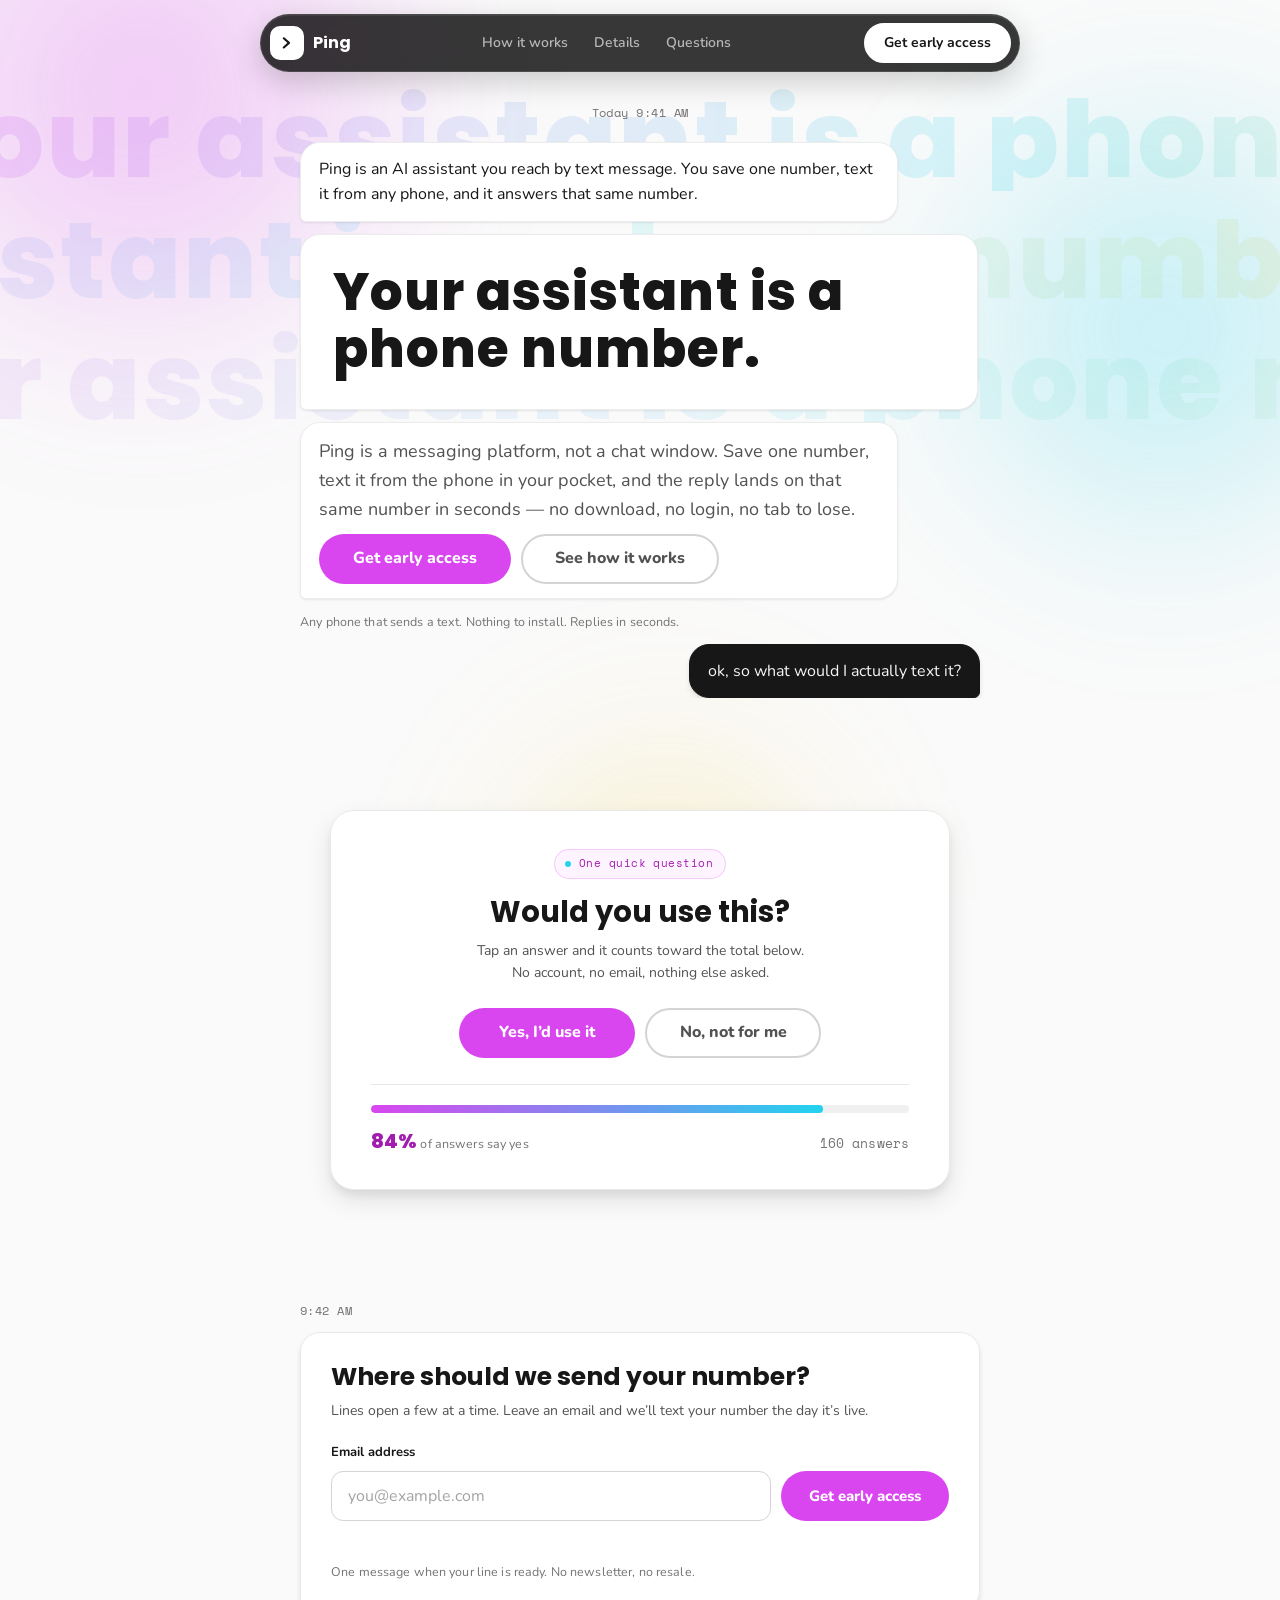
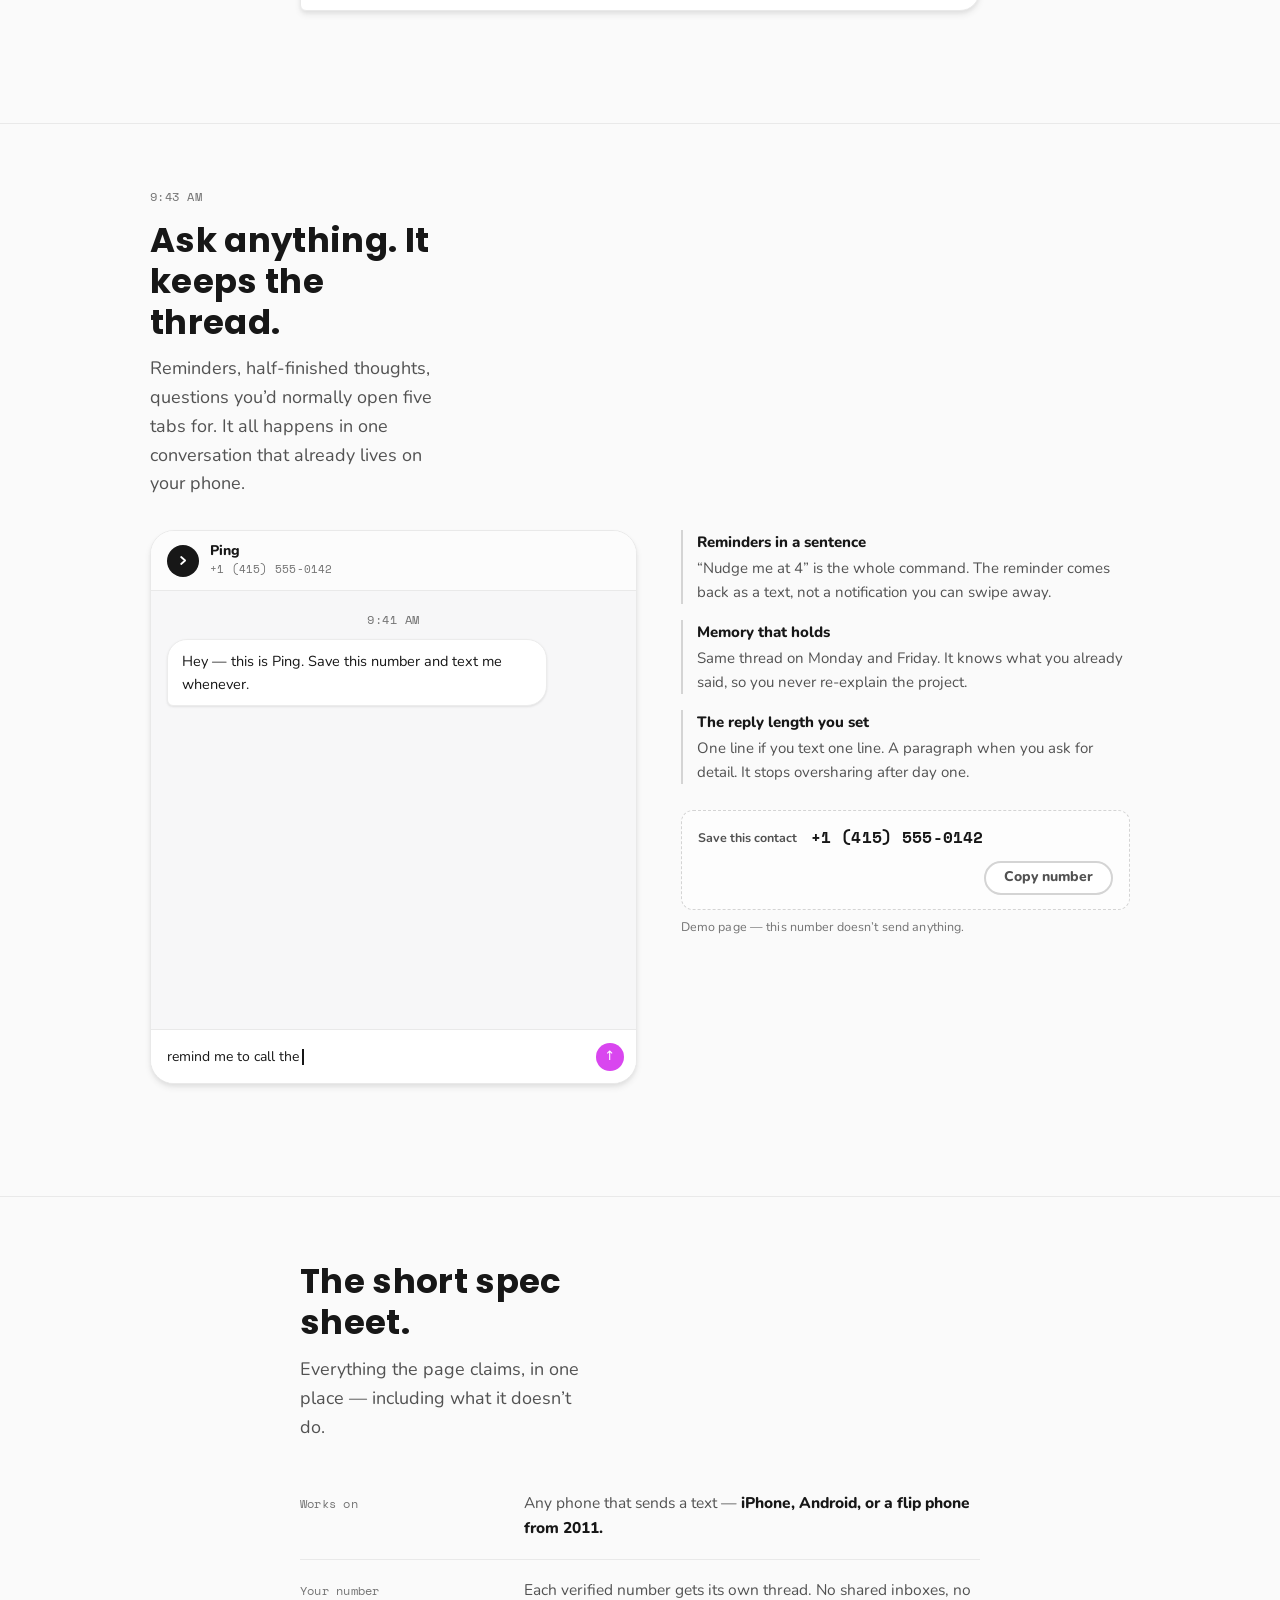
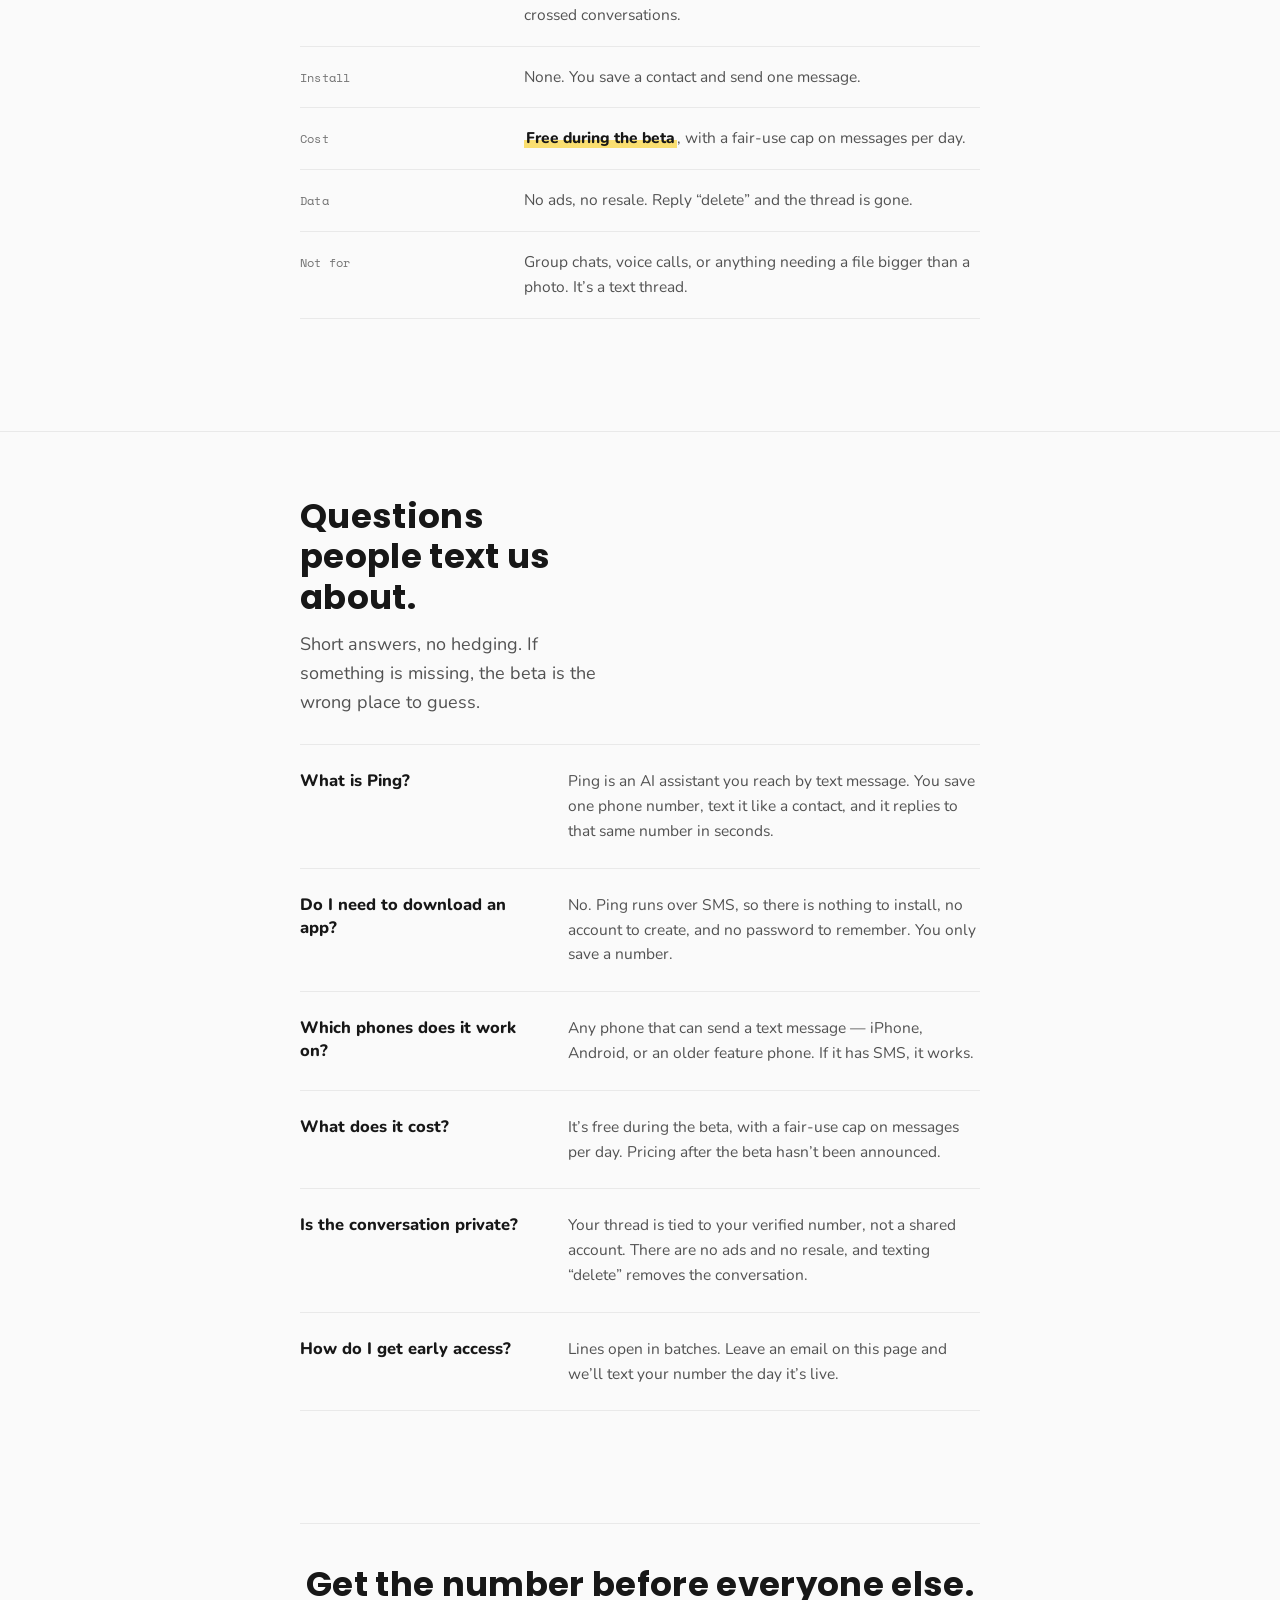
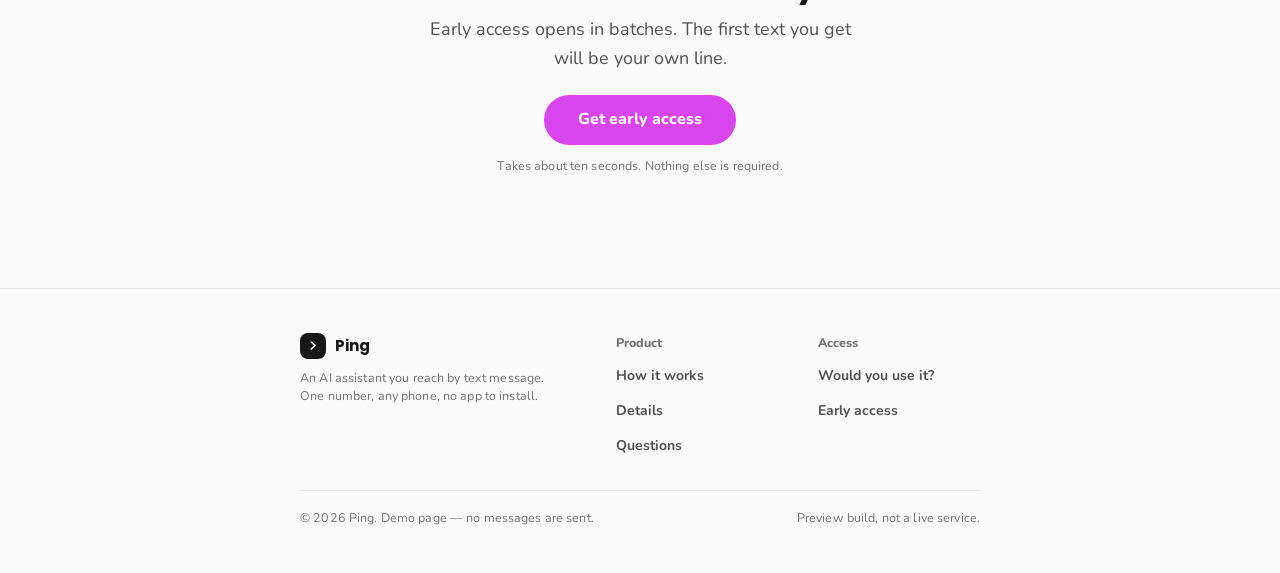
==== index.html @ 49262774 "Add index.html: markup, metadata and structured data" ====
<!DOCTYPE html>
<html lang="en">
<head>
<meta charset="UTF-8" />
<meta name="viewport" content="width=device-width, initial-scale=1" />
<title>Ping — text an AI assistant from any phone</title>
<meta name="description" content="Ping is an AI assistant you reach by text message. Save one number, text it from any phone, and it answers that same number in seconds. No app, no login, no install." />
<meta name="robots" content="index, follow, max-image-preview:large, max-snippet:-1" />
<meta name="theme-color" content="#FAFAFA" />
<meta name="author" content="Ping" />
<meta name="format-detection" content="telephone=no" />
<link rel="canonical" href="/" />

<link rel="icon" href="/icon.svg" type="image/svg+xml" />
<link rel="icon" href="/icon-32.png" sizes="32x32" type="image/png" />
<link rel="apple-touch-icon" href="/apple-touch-icon.png" sizes="180x180" />
<link rel="manifest" href="/manifest.webmanifest" />

<meta property="og:type" content="website" />
<meta property="og:site_name" content="Ping" />
<meta property="og:title" content="Ping — text an AI assistant from any phone" />
<meta property="og:description" content="Save one number, text it from any phone, get an answer back on that same number in seconds. No app, no login, nothing to install." />
<meta property="og:image" content="/icon-512.png" />
<meta property="og:image:width" content="512" />
<meta property="og:image:height" content="512" />
<meta property="og:image:alt" content="Ping app icon: a white chevron on a near-black rounded square" />
<meta property="og:locale" content="en_US" />

<meta name="twitter:card" content="summary" />
<meta name="twitter:title" content="Ping — text an AI assistant from any phone" />
<meta name="twitter:description" content="An AI assistant that lives in your text messages. Save one number, text it, get an answer on your phone." />
<meta name="twitter:image" content="/icon-512.png" />
<meta name="twitter:image:alt" content="Ping app icon" />

<link rel="preconnect" href="https://fonts.googleapis.com" />
<link rel="preconnect" href="https://fonts.gstatic.com" crossorigin />
<link href="https://fonts.googleapis.com/css2?family=Poppins:wght@600;700;800&family=Nunito:wght@400;500;600;700;800&family=Space+Mono:wght@400;700&display=swap" rel="stylesheet" />
<link rel="stylesheet" href="/styles.css" />

<script type="application/ld+json">
{
  "@context": "https://schema.org",
  "@type": "SoftwareApplication",
  "name": "Ping",
  "alternateName": "Ping — assistant by text message",
  "applicationCategory": "CommunicationApplication",
  "operatingSystem": "iOS, Android, any SMS-capable phone",
  "description": "Ping is an AI assistant you reach by text message. Save one phone number, text it from any phone, and it replies to that same number in seconds, with no app to install and no account to create.",
  "isAccessibleForFree": true,
  "offers": {
    "@type": "Offer",
    "price": "0",
    "priceCurrency": "USD",
    "description": "Free during the beta, with a fair-use cap on messages per day."
  },
  "featureList": [
    "AI assistant over SMS text message",
    "Reminders set in plain language",
    "Conversation memory within a thread",
    "One private thread per phone number",
    "No app install or login"
  ],
  "publisher": { "@type": "Organization", "name": "Ping" }
}
</script>

<script type="application/ld+json">
{
  "@context": "https://schema.org",
  "@type": "FAQPage",
  "mainEntity": [
    {
      "@type": "Question",
      "name": "What is Ping?",
      "acceptedAnswer": {
        "@type": "Answer",
        "text": "Ping is an AI assistant you reach by text message. You save one phone number, text it like a contact, and it replies to that same number in seconds."
      }
    },
    {
      "@type": "Question",
      "name": "Do I need to download an app?",
      "acceptedAnswer": {
        "@type": "Answer",
        "text": "No. Ping runs over SMS, so there is nothing to install, no account to create, and no password to remember. You only save a phone number."
      }
    },
    {
      "@type": "Question",
      "name": "Which phones does it work on?",
      "acceptedAnswer": {
        "@type": "Answer",
        "text": "Any phone that can send a text message, including iPhone, Android, and older feature phones."
      }
    },
    {
      "@type": "Question",
      "name": "What does it cost?",
      "acceptedAnswer": {
        "@type": "Answer",
        "text": "Ping is free during the beta, with a fair-use cap on messages per day. Pricing after the beta has not been announced."
      }
    },
    {
      "@type": "Question",
      "name": "Is the conversation private?",
      "acceptedAnswer": {
        "@type": "Answer",
        "text": "Replies are tied to your verified phone number rather than a shared account. There are no ads and no data resale, and texting \"delete\" removes the thread."
      }
    },
    {
      "@type": "Question",
      "name": "How do I get early access?",
      "acceptedAnswer": {
        "@type": "Answer",
        "text": "Early access opens in batches. Leaving an email on the Ping page puts you in the queue, and you get a text when your line is live."
      }
    }
  ]
}
</script>
</head>
<body>

<a class="skip" href="#top">Skip to content</a>

<div class="bg" aria-hidden="true">
  <span class="bg__blob bg__blob--a"></span>
  <span class="bg__blob bg__blob--b"></span>
  <span class="bg__blob bg__blob--c"></span>
</div>

<header class="top" id="nav">
  <div class="top__inner">
    <a class="brand" href="#top" aria-label="Ping, home">
      <span class="brand__mark" aria-hidden="true">
        <svg viewBox="0 0 32 32" fill="none" stroke="currentColor" stroke-width="3.4" stroke-linecap="round" stroke-linejoin="round" aria-hidden="true" focusable="false"><path d="M11 8.5 19.5 16 11 23.5" /></svg>
      </span>
      <span class="brand-name">Ping</span>
    </a>
    <nav class="top__nav" aria-label="Main">
      <a href="#how">How it works</a>
      <a href="#details">Details</a>
      <a href="#faq">Questions</a>
    </nav>
    <a class="btn btn--light btn--sm top__cta" href="#signup">Get early access</a>
  </div>
</header>

<main id="top">

  <!-- ============ HERO: the thread opens over a ghost headline ============ -->
  <div class="hero">
    <div class="hero__ghost" aria-hidden="true">
      <span>Your assistant is a phone number.</span>
      <span>Your assistant is a phone number.</span>
      <span>Your assistant is a phone number.</span>
    </div>

    <div class="shell hero__thread">
    <div class="thread">
      <p class="thread__stamp stamp enter">Today 9:41 AM</p>

      <article class="msg msg--in enter">
        <p>Ping is an AI assistant you reach by text message. You save one number, text it from any phone, and it answers that same number.</p>
      </article>

      <article class="msg msg--in msg--hero enter">
        <h1 class="display">Your assistant is a phone number.</h1>
      </article>

      <article class="msg msg--in enter">
        <p class="lede">
          Ping is a messaging platform, not a chat window. Save one number, text it from the phone
          in your pocket, and the reply lands on that same number in seconds &mdash; no download,
          no login, no tab to lose.
        </p>
        <div class="hero-actions">
          <a class="btn btn--primary btn--lg" href="#signup">Get early access</a>
          <a class="btn btn--quiet btn--lg" href="#how">See how it works</a>
        </div>
      </article>

      <p class="caption hero-note enter">Any phone that sends a text. Nothing to install. Replies in seconds.</p>

      <article class="msg msg--out enter">
        <p>ok, so what would I actually text it?</p>
      </article>
    </div>
    </div>
  </div>

  <!-- ============ THE ASK ============ -->
  <section class="ask" id="ask" aria-labelledby="ask-q">
    <div class="shell">
      <div class="ask__card">
        <span class="ask__eyebrow"><i class="pulse" aria-hidden="true"></i> One quick question</span>
        <h2 class="ask__q" id="ask-q">Would you use this?</h2>
        <p class="small ask__sub">
          Tap an answer and it counts toward the total below. No account, no email, nothing else asked.
        </p>

        <div class="ask__actions">
          <button class="btn btn--primary btn--lg" id="want-yes" type="button" aria-pressed="false">Yes, I&rsquo;d use it</button>
          <button class="btn btn--quiet btn--lg" id="want-no" type="button" aria-pressed="false">No, not for me</button>
        </div>

        <div class="tally">
          <div class="tally__track" role="img" aria-labelledby="tally-text">
            <div class="tally__fill" id="tally-fill"></div>
          </div>
          <div class="tally__meta">
            <span id="tally-text">
              <span class="tally__pct" id="tally-pct">&mdash;</span>
              <span class="caption" aria-live="polite">of answers say yes</span>
            </span>
            <span class="caption mono" id="tally-total" aria-live="polite">&mdash;</span>
          </div>
          <div class="tally__note" id="want-note" role="status" aria-live="polite"></div>
        </div>
      </div>
    </div>
  </section>

  <!-- ============ SIGNUP: the reply you send back ============ -->
  <section class="signup" id="signup" aria-labelledby="signup-title">
    <div class="shell">
      <div class="signup__thread">
        <p class="stamp">9:42 AM</p>

        <div class="signup__msg">
          <h2 id="signup-title">Where should we send your number?</h2>
          <p class="small">
            Lines open a few at a time. Leave an email and we&rsquo;ll text your number the day it&rsquo;s live.
          </p>

          <form id="signup-form" novalidate>
            <div class="field">
              <label class="field__label" for="email">Email address</label>
              <div class="field__row">
                <input id="email" name="email" type="email" inputmode="email" placeholder="you@example.com"
                       autocomplete="email" required aria-describedby="email-msg" />
                <button class="btn btn--primary" type="submit" id="signup-btn">Get early access</button>
              </div>
              <p class="form-msg" id="email-msg" role="status" aria-live="polite"></p>
            </div>
          </form>

          <div class="signup__done" id="signup-done">
            <span class="pill">&#10003; You&rsquo;re on the list</span>
            <p class="small">
              We&rsquo;ll text your number to <strong id="signup-echo">you</strong> when it opens. Nothing else gets sent.
            </p>
            <button class="linkish" type="button" id="signup-again">Use a different email</button>
          </div>

          <p class="caption signup__fine">One message when your line is ready. No newsletter, no resale.</p>
        </div>

        <article class="msg msg--out msg--receipt" id="signup-reply" hidden>
          <p id="signup-reply-text"></p>
          <p class="msg__meta"><span>Delivered</span></p>
        </article>
      </div>
    </div>
  </section>

  <!-- ============ HOW IT WORKS ============ -->
  <section class="part" id="how" aria-labelledby="how-title">
    <div class="shell shell--wide">
      <div class="part__head">
        <span class="stamp part__stamp">9:43 AM</span>
        <h2 class="headline" id="how-title">Ask anything. It keeps the thread.</h2>
        <p class="lede">
          Reminders, half-finished thoughts, questions you&rsquo;d normally open five tabs for. It all
          happens in one conversation that already lives on your phone.
        </p>
      </div>

      <div class="how__grid">
        <div class="how__demo">
      <div class="screen">
        <div class="screen__top">
          <span class="screen__avatar" aria-hidden="true">
            <svg viewBox="0 0 32 32" fill="none" stroke="currentColor" stroke-width="3.8" stroke-linecap="round" stroke-linejoin="round" aria-hidden="true" focusable="false"><path d="M11 8.5 19.5 16 11 23.5" /></svg>
          </span>
          <span class="screen__id">
            <span class="screen__name">Ping</span>
            <span class="screen__sub">+1 (415) 555-0142</span>
          </span>
        </div>
        <div class="screen__body" role="log" aria-label="Sample text conversation between you and Ping">
          <p class="stamp">9:41 AM</p>
          <article class="msg msg--in" data-step="1">
            <p><span class="sr-only">Ping: </span>Hey &mdash; this is Ping. Save this number and text me whenever.</p>
          </article>
          <article class="msg msg--out" data-step="2">
            <p><span class="sr-only">You: </span><span class="msg__line">remind me to call the dentist at 4</span></p>
            <p class="msg__meta"><span>Delivered</span></p>
          </article>
          <article class="msg msg--in" data-step="3">
            <p><span class="sr-only">Ping: </span>Set for 4:00 PM today. I&rsquo;ll text you here.</p>
          </article>
          <article class="msg msg--out" data-step="4">
            <p><span class="sr-only">You: </span><span class="msg__line">what was that invoice thing again</span></p>
            <p class="msg__meta"><span>Delivered</span></p>
          </article>
          <article class="msg msg--in" data-step="5">
            <p><span class="sr-only">Ping: </span>The invoice for Maya, due Friday. You drafted it Tuesday &mdash; want the totals pasted back?</p>
          </article>
          <p class="stamp" data-step="6"><span class="typing" aria-hidden="true"><i></i><i></i><i></i></span> typing</p>
        </div>
        <div class="composer is-empty" id="composer" aria-hidden="true">
          <div class="composer__field">
            <span class="composer__placeholder">Text message</span>
            <span class="composer__text" id="composer-text"></span>
            <span class="composer__caret"></span>
          </div>
          <span class="composer__send">&#8593;</span>
        </div>
      </div>
        </div>

        <div class="how__side">
          <ul class="points">
            <li>
              <b>Reminders in a sentence</b>
              <span>&ldquo;Nudge me at 4&rdquo; is the whole command. The reminder comes back as a text, not a notification you can swipe away.</span>
            </li>
            <li>
              <b>Memory that holds</b>
              <span>Same thread on Monday and Friday. It knows what you already said, so you never re-explain the project.</span>
            </li>
            <li>
              <b>The reply length you set</b>
              <span>One line if you text one line. A paragraph when you ask for detail. It stops oversharing after day one.</span>
            </li>
          </ul>

          <div class="number">
            <span class="number__label">Save this contact</span>
            <span class="number__value" id="demo-number">+1 (415) 555-0142</span>
            <button class="btn btn--quiet btn--sm" type="button" id="copy-number">Copy number</button>
          </div>
          <p class="caption copy-status" id="copy-status" role="status" aria-live="polite">
            Demo page &mdash; this number doesn&rsquo;t send anything.
          </p>
        </div>
      </div>
    </div>
  </section>

  <!-- ============ DETAILS ============ -->
  <section class="part" id="details" aria-labelledby="details-title">
    <div class="shell">
      <div class="part__head">
        <h2 class="headline" id="details-title">The short spec sheet.</h2>
        <p class="lede">Everything the page claims, in one place &mdash; including what it doesn&rsquo;t do.</p>
      </div>

      <dl class="specs">
        <div class="specs__row">
          <dt>Works on</dt>
          <dd>Any phone that sends a text &mdash; <b>iPhone, Android, or a flip phone from 2011.</b></dd>
        </div>
        <div class="specs__row">
          <dt>Your number</dt>
          <dd>Each verified number gets its own thread. No shared inboxes, no crossed conversations.</dd>
        </div>
        <div class="specs__row">
          <dt>Install</dt>
          <dd>None. You save a contact and send one message.</dd>
        </div>
        <div class="specs__row">
          <dt>Cost</dt>
          <dd><mark class="mark">Free during the beta</mark>, with a fair-use cap on messages per day.</dd>
        </div>
        <div class="specs__row">
          <dt>Data</dt>
          <dd>No ads, no resale. Reply &ldquo;delete&rdquo; and the thread is gone.</dd>
        </div>
        <div class="specs__row">
          <dt>Not for</dt>
          <dd>Group chats, voice calls, or anything needing a file bigger than a photo. It&rsquo;s a text thread.</dd>
        </div>
      </dl>
    </div>
  </section>

  <!-- ============ FAQ ============ -->
  <section class="part" id="faq" aria-labelledby="faq-title">
    <div class="shell">
      <div class="part__head">
        <h2 class="headline" id="faq-title">Questions people text us about.</h2>
        <p class="lede">Short answers, no hedging. If something is missing, the beta is the wrong place to guess.</p>
      </div>

      <div class="faq">
        <article class="faq__item">
          <h3 class="faq__q">What is Ping?</h3>
          <p class="faq__a">Ping is an AI assistant you reach by text message. You save one phone number, text it like a contact, and it replies to that same number in seconds.</p>
        </article>
        <article class="faq__item">
          <h3 class="faq__q">Do I need to download an app?</h3>
          <p class="faq__a">No. Ping runs over SMS, so there is nothing to install, no account to create, and no password to remember. You only save a number.</p>
        </article>
        <article class="faq__item">
          <h3 class="faq__q">Which phones does it work on?</h3>
          <p class="faq__a">Any phone that can send a text message &mdash; iPhone, Android, or an older feature phone. If it has SMS, it works.</p>
        </article>
        <article class="faq__item">
          <h3 class="faq__q">What does it cost?</h3>
          <p class="faq__a">It&rsquo;s free during the beta, with a fair-use cap on messages per day. Pricing after the beta hasn&rsquo;t been announced.</p>
        </article>
        <article class="faq__item">
          <h3 class="faq__q">Is the conversation private?</h3>
          <p class="faq__a">Your thread is tied to your verified number, not a shared account. There are no ads and no resale, and texting &ldquo;delete&rdquo; removes the conversation.</p>
        </article>
        <article class="faq__item">
          <h3 class="faq__q">How do I get early access?</h3>
          <p class="faq__a">Lines open in batches. Leave an email on this page and we&rsquo;ll text your number the day it&rsquo;s live.</p>
        </article>
      </div>
    </div>
  </section>

  <!-- ============ CLOSE ============ -->
  <section class="close">
    <div class="shell">
      <div class="close__box">
        <h2 class="headline">Get the number before everyone else.</h2>
        <p class="lede">Early access opens in batches. The first text you get will be your own line.</p>
        <a class="btn btn--primary btn--lg" href="#signup">Get early access</a>
        <p class="caption close__fine">Takes about ten seconds. Nothing else is required.</p>
      </div>
    </div>
  </section>

</main>

<footer class="foot">
  <div class="shell">
    <div class="foot__grid">
      <div>
        <a class="brand" href="#top" aria-label="Ping, back to top">
          <span class="brand__mark" aria-hidden="true">
            <svg viewBox="0 0 32 32" fill="none" stroke="currentColor" stroke-width="3.4" stroke-linecap="round" stroke-linejoin="round" aria-hidden="true" focusable="false"><path d="M11 8.5 19.5 16 11 23.5" /></svg>
          </span>
          <span class="brand-name">Ping</span>
        </a>
        <p class="caption foot__note">An AI assistant you reach by text message. One number, any phone, no app to install.</p>
      </div>

      <nav class="foot__col" aria-label="Product">
        <h2 class="foot__title">Product</h2>
        <a href="#how">How it works</a>
        <a href="#details">Details</a>
        <a href="#faq">Questions</a>
      </nav>

      <nav class="foot__col" aria-label="Access">
        <h2 class="foot__title">Access</h2>
        <a href="#ask">Would you use it?</a>
        <a href="#signup">Early access</a>
      </nav>
    </div>

    <div class="foot__base">
      <p class="caption">&copy; <span id="year">2026</span> Ping. Demo page &mdash; no messages are sent.</p>
      <p class="caption">Preview build, not a live service.</p>
    </div>
  </div>
</footer>

<script src="/app.js"></script>
</body>
</html>
---- styles.css ----
/* ============ Tokens (ShopVibe) ============ */
:root {
  --primary: #D946EF;
  --primary-hover: #C026D3;
  --primary-active: #A21CAF;
  --primary-tint: #FDF4FF;
  --secondary: #22D3EE;
  --tertiary: #FACC15;

  --bg: #FAFAFA;
  --surface: #FFFFFF;
  --ink: #171717;
  --ink-2: #525252;
  --ink-3: #737373;          /* captions: 4.9:1 on --bg, unlike the doc's #A3A3A3 */
  --line: #E9E9E9;
  --line-strong: #D4D4D4;
  --bubble-line: #ECECEC;
  --success: #22C55E;
  --success-bg: #DCFCE7;
  --success-text: #166534;
  --error: #EF4444;

  --shadow-subtle: 0 1px 3px rgba(0,0,0,.06), 0 1px 2px rgba(0,0,0,.04);
  --shadow-medium: 0 4px 6px rgba(0,0,0,.07), 0 2px 4px rgba(0,0,0,.05);
  --shadow-large: 0 10px 25px rgba(0,0,0,.10), 0 6px 10px rgba(0,0,0,.06);

  --r-sm: 4px;
  --r-md: 12px;
  --r-lg: 16px;
  --r-xl: 24px;
  --r-full: 9999px;

  --section: 56px;
  --col: 680px;
  --wide: 980px;
  --head: 88px;
}
@media (min-width: 768px) { :root { --section: 80px; } }
@media (min-width: 1024px) { :root { --section: 112px; } }

*, *::before, *::after { box-sizing: border-box; }
[hidden] { display: none !important; }

html { scroll-behavior: smooth; }
@media (prefers-reduced-motion: reduce) {
  html { scroll-behavior: auto; }
  *, *::before, *::after {
    animation-duration: .001ms !important;
    animation-delay: 0ms !important;
    transition-duration: .001ms !important;
  }
}

body {
  margin: 0;
  background: var(--bg);
  color: var(--ink);
  font-family: "Nunito", ui-sans-serif, system-ui, -apple-system, sans-serif;
  font-size: 16px;
  line-height: 1.6;
  -webkit-font-smoothing: antialiased;
}

main, .foot { position: relative; z-index: 1; }

/* ============ Animated colour field ============ */
.bg { position: fixed; inset: 0; z-index: 0; overflow: hidden; pointer-events: none; }
.bg__blob {
  position: absolute; display: block; border-radius: 50%;
  filter: blur(64px); will-change: transform;
}
.bg__blob--a {
  width: 54vmax; height: 54vmax; left: -16vmax; top: -20vmax;
  background: radial-gradient(circle, rgba(217,70,239,.30), rgba(217,70,239,0) 70%);
  animation: driftA 26s ease-in-out infinite alternate;
}
.bg__blob--b {
  width: 46vmax; height: 46vmax; right: -14vmax; top: 4vh;
  background: radial-gradient(circle, rgba(34,211,238,.28), rgba(34,211,238,0) 70%);
  animation: driftB 33s ease-in-out infinite alternate;
}
.bg__blob--c {
  width: 36vmax; height: 36vmax; left: 34%; bottom: -18vmax;
  background: radial-gradient(circle, rgba(250,204,21,.20), rgba(250,204,21,0) 72%);
  animation: driftC 39s ease-in-out infinite alternate;
}
@keyframes driftA { to { transform: translate3d(7vmax, 7vh, 0) scale(1.1); } }
@keyframes driftB { to { transform: translate3d(-6vmax, 9vh, 0) scale(1.06); } }
@keyframes driftC { to { transform: translate3d(5vmax, -8vh, 0) scale(1.12); } }

/* ============ Skip link ============ */
.skip {
  position: fixed; top: 8px; left: 8px; z-index: 100;
  transform: translateY(-160%);
  background: var(--ink); color: #fff;
  padding: 10px 16px; border-radius: var(--r-full);
  font-size: 14px; font-weight: 800;
  transition: transform .16s ease;
}
.skip:focus-visible, .skip:focus { transform: none; outline: 3px solid rgba(255,255,255,.8); }

/* ============ Hero: ghost headline behind the thread ============ */
.hero { position: relative; overflow: hidden; }
.hero__ghost {
  position: absolute; inset: 0; z-index: 0;
  display: flex; flex-direction: column; gap: 1.4vw;
  padding-top: 88px;
  pointer-events: none; user-select: none;
}
.hero__ghost span {
  font-family: "Poppins", sans-serif; font-weight: 800;
  font-size: clamp(48px, 8.4vw, 116px); line-height: .96; letter-spacing: .02em;
  white-space: nowrap; width: max-content;
  background-image: linear-gradient(90deg, rgba(217,70,239,.95), rgba(34,211,238,.95) 55%, rgba(250,204,21,.8));
  -webkit-background-clip: text; background-clip: text;
  color: transparent;
  opacity: .17;
}
.hero__ghost span:nth-child(1) { margin-left: -8%; }
.hero__ghost span:nth-child(2) { margin-left: -42%; opacity: .13; }
.hero__ghost span:nth-child(3) { margin-left: -18%; opacity: .10; }
@media (prefers-reduced-motion: no-preference) {
  .hero__ghost span:nth-child(2) { animation: ghostDrift 46s ease-in-out infinite alternate; }
  @keyframes ghostDrift { from { transform: translateX(0); } to { transform: translateX(14%); } }
}
.hero__thread { position: relative; z-index: 1; }

h1, h2, h3, .brand-name {
  font-family: "Poppins", ui-sans-serif, system-ui, sans-serif;
  margin: 0;
}
p { margin: 0; }
a { color: inherit; text-decoration: none; }
input, button, textarea { font: inherit; }
:target { scroll-margin-top: calc(var(--head) + 24px); }

.shell { width: 100%; max-width: calc(var(--col) + 48px); margin: 0 auto; padding: 0 24px; }
.shell--wide { max-width: calc(var(--wide) + 48px); }

.sr-only {
  position: absolute; width: 1px; height: 1px; padding: 0; margin: -1px;
  overflow: hidden; clip: rect(0 0 0 0); white-space: nowrap; border: 0;
}

.mono { font-family: "Space Mono", ui-monospace, monospace; font-variant-ligatures: none; }

/* ============ Type ============ */
.display { font-size: clamp(30px, 5.4vw, 52px); font-weight: 800; line-height: 1.1; letter-spacing: .02em; }
.headline { font-size: clamp(25px, 3.6vw, 34px); font-weight: 700; line-height: 1.2; letter-spacing: .01em; }
.lede { font-size: clamp(17px, 2vw, 18px); line-height: 1.6; color: var(--ink-2); }
.small { font-size: 14px; line-height: 1.55; color: var(--ink-2); }
.caption { font-size: 12.5px; line-height: 1.5; letter-spacing: .01em; color: var(--ink-3); }
.stamp {
  font-family: "Space Mono", monospace;
  font-size: 11.5px; letter-spacing: .04em; color: var(--ink-3);
}

/* ============ Buttons ============ */
.btn {
  display: inline-flex; align-items: center; justify-content: center; gap: 8px;
  font-family: "Nunito", sans-serif; font-size: 15px; font-weight: 800;
  border-radius: var(--r-full); border: 2px solid transparent;
  padding: 11px 26px; min-height: 44px; cursor: pointer;
  line-height: 1.2; text-align: center;
  transition: background-color .18s ease, border-color .18s ease, color .18s ease, box-shadow .18s ease;
}
.btn:focus-visible { outline: 3px solid rgba(217,70,239,.4); outline-offset: 2px; }
.btn--primary { background: var(--primary); color: #fff; }
.btn--primary:hover { background: var(--primary-hover); }
.btn--primary:active { background: var(--primary-active); }
.btn--outline { background: transparent; color: var(--primary); border-color: var(--primary); }
.btn--outline:hover { background: var(--primary-tint); }
.btn--quiet { background: var(--surface); color: var(--ink-2); border-color: var(--line-strong); }
.btn--quiet:hover { background: #F5F5F5; color: var(--ink); }
.btn--ghost { background: transparent; color: var(--ink-2); border-color: transparent; padding-inline: 14px; }
.btn--light { background: #FFFFFF; color: var(--ink); border-color: #FFFFFF; }
.btn--light:hover { background: #ECECEC; border-color: #ECECEC; }
.btn--light:active { background: #DEDEDE; border-color: #DEDEDE; }
.btn--light:focus-visible { outline-color: rgba(255,255,255,.85); }
.btn--ghost:hover { background: #F0F0F0; color: var(--ink); }
.btn--lg { min-height: 50px; padding: 13px 32px; font-size: 16px; }
.btn--sm { min-height: 34px; padding: 6px 18px; font-size: 14px; }
.btn[disabled] { opacity: .45; cursor: not-allowed; }
.btn[disabled]:hover { background: var(--primary); }
.btn--quiet[disabled]:hover { background: var(--surface); }

/* ============ Floating pill nav ============ */
.top {
  position: fixed; top: 14px; left: 0; right: 0; z-index: 50;
  padding: 0 16px;
  pointer-events: none;
}
.top__inner {
  pointer-events: auto;
  max-width: 760px; margin: 0 auto;
  min-height: 58px;
  padding: 7px 8px 7px 9px;
  display: flex; align-items: center; gap: 6px;
  background: rgba(17,17,17,.84);
  -webkit-backdrop-filter: blur(20px) saturate(150%);
  backdrop-filter: blur(20px) saturate(150%);
  border: 1px solid rgba(255,255,255,.10);
  border-radius: var(--r-full);
  box-shadow: 0 10px 30px rgba(0,0,0,.18), inset 0 1px 0 rgba(255,255,255,.07);
  transition: background-color .22s ease, box-shadow .22s ease;
}

.brand {
  display: inline-flex; align-items: center; gap: 9px;
  min-width: 0; flex: none; padding-right: 6px;
}
.brand__mark {
  width: 34px; height: 34px; border-radius: 11px; flex: none;
  background: var(--ink); color: #fff;
  display: grid; place-items: center;
}
.brand__mark svg { width: 58%; height: 58%; display: block; }
.brand-name { font-size: 17px; font-weight: 700; line-height: 1.2; letter-spacing: -.01em; }

/* the mark inverts to white on the dark pill, matching the app icon's shape */
.top .brand__mark { background: #FFFFFF; color: var(--ink); border-radius: 10px; }
.top .brand-name { color: #FFFFFF; font-size: 16px; }

.pulse { width: 6px; height: 6px; border-radius: 50%; background: var(--secondary); flex: none; }

.top__nav { display: none; align-items: center; gap: 2px; margin-left: auto; }
.top__nav a {
  font-size: 14px; font-weight: 600;
  color: rgba(255,255,255,.64);
  padding: 8px 12px; border-radius: var(--r-full);
  transition: color .15s ease, background-color .15s ease;
}
.top__nav a:hover { color: #FFFFFF; background: rgba(255,255,255,.09); }
.top__nav a:focus-visible { outline: 2px solid rgba(255,255,255,.75); outline-offset: 2px; }
.top__cta { margin-left: auto; min-height: 40px; padding: 0 18px; font-size: 14px; font-weight: 700; }

@media (min-width: 900px) {
  /* links balance in the middle of the pill; the CTA closes the right edge */
  .top__nav { display: flex; margin-right: auto; }
  .top__cta { margin-left: 8px; }
}

/* ============ Thread ============ */
.thread {
  display: flex; flex-direction: column; align-items: flex-start; gap: 12px;
  padding-top: 104px;
}
.thread__stamp { align-self: center; margin-bottom: 8px; }

.msg {
  max-width: 88%;
  padding: 14px 18px;
  border-radius: 20px;
  background: var(--surface);
  border: 1px solid var(--bubble-line);
  box-shadow: var(--shadow-subtle);
  font-size: 16px; line-height: 1.55;
}
.msg--in { border-bottom-left-radius: 6px; }
.msg--out {
  align-self: flex-end;
  background: var(--ink); color: #F5F5F5;
  border-color: var(--ink);
  border-bottom-left-radius: 20px; border-bottom-right-radius: 6px;
  box-shadow: var(--shadow-medium);
}
.msg--hero { padding: 22px 24px 26px; max-width: 100%; }
@media (min-width: 640px) { .msg--hero { padding: 28px 32px 32px; } }
.msg--hero .display { max-width: 18ch; }
.msg__meta {
  display: flex; flex-wrap: wrap; align-items: baseline; gap: 6px;
  font-family: "Space Mono", monospace; font-size: 11px;
  color: var(--ink-3); margin-top: 10px; letter-spacing: .02em;
}
.msg--out .msg__meta { color: rgba(255,255,255,.62); }
.msg--receipt { padding-block: 10px; }

.hero-actions {
  display: flex; flex-wrap: wrap; align-items: center; gap: 10px;
  margin-top: 10px; align-self: stretch;
}
.hero-note { margin-top: 2px; }
@media (max-width: 420px) {
  .hero-actions { flex-direction: column; align-items: stretch; }
}

/* Entrance: one orchestrated sequence, nothing per-section */
@media (prefers-reduced-motion: no-preference) {
  .enter { animation: rise .46s cubic-bezier(.22,.61,.36,1) both; }
  .enter:nth-child(1) { animation-delay: .02s; }
  .enter:nth-child(2) { animation-delay: .09s; }
  .enter:nth-child(3) { animation-delay: .16s; }
  .enter:nth-child(4) { animation-delay: .23s; }
  .enter:nth-child(5) { animation-delay: .3s; }
  .enter:nth-child(6) { animation-delay: .37s; }
  @keyframes rise {
    from { opacity: 0; transform: translateY(10px); }
    to { opacity: 1; transform: translateY(0); }
  }
}

/* ============ The ask ============ */
.ask { padding: var(--section) 0; }
.ask__card {
  background: var(--surface);
  border: 1px solid var(--line);
  border-radius: var(--r-xl);
  box-shadow: var(--shadow-large);
  padding: 28px 22px;
  text-align: center;
  max-width: 620px;
  margin: 0 auto;
}
@media (min-width: 640px) { .ask__card { padding: 38px 40px 32px; } }
.ask__eyebrow {
  display: inline-flex; align-items: center; gap: 8px;
  font-family: "Space Mono", monospace; font-size: 11px;
  letter-spacing: .04em; color: #A21CAF;
  padding: 5px 12px 5px 10px;
  border: 1px solid rgba(217,70,239,.24); border-radius: var(--r-full);
  background: var(--primary-tint);
}
.ask__q { font-size: clamp(23px, 3.4vw, 29px); font-weight: 700; line-height: 1.22; margin-top: 16px; }
.ask__sub { margin: 10px auto 0; max-width: 42ch; }
.ask__actions {
  display: flex; flex-wrap: wrap; gap: 10px; justify-content: center; margin-top: 24px;
}
.ask__actions .btn { min-width: 176px; }
@media (max-width: 460px) { .ask__actions .btn { width: 100%; } }

.tally { margin-top: 26px; padding-top: 20px; border-top: 1px solid var(--line); }
.tally__track {
  height: 8px; border-radius: var(--r-full);
  background: #F0F0F0; overflow: hidden;
}
.tally__fill {
  height: 100%; width: 0%; border-radius: var(--r-full);
  background: linear-gradient(90deg, var(--primary), var(--secondary));
  transition: width .5s cubic-bezier(.22,.61,.36,1);
}
.tally__meta {
  display: flex; flex-wrap: wrap; gap: 4px 10px;
  align-items: baseline; justify-content: space-between;
  margin-top: 12px; text-align: left;
}
.tally__pct {
  font-family: "Poppins", sans-serif; font-weight: 800;
  font-size: 20px; color: var(--primary-active); letter-spacing: -.01em;
}
.tally__note { margin-top: 14px; display: none; }
.tally__note.is-on { display: flex; flex-wrap: wrap; gap: 10px; align-items: center; justify-content: center; }
.pill {
  display: inline-flex; align-items: center; gap: 6px;
  background: var(--success-bg); color: var(--success-text);
  border-radius: var(--r-full); padding: 5px 12px;
  font-size: 13px; font-weight: 800;
}
.linkish {
  background: none; border: 0; padding: 4px 2px; cursor: pointer;
  font-family: "Nunito", sans-serif; font-size: 13px; font-weight: 800;
  color: var(--ink-2); text-decoration: underline; text-underline-offset: 3px;
  border-radius: var(--r-sm);
}
.linkish:hover { color: var(--primary); }
.linkish:focus-visible { outline: 3px solid rgba(217,70,239,.4); outline-offset: 2px; }

/* ============ Signup ============ */
.signup { padding: 0 0 var(--section); }
.signup__thread {
  display: flex; flex-direction: column; gap: 12px;
  max-width: var(--col); margin: 0 auto;
}
.signup__msg {
  background: var(--surface); border: 1px solid var(--line);
  border-radius: 20px; border-bottom-left-radius: 6px;
  box-shadow: var(--shadow-medium);
  padding: 24px 22px;
  max-width: 100%;
}
@media (min-width: 640px) { .signup__msg { padding: 28px 30px; } }
.signup__msg h2 { font-size: clamp(21px, 2.8vw, 25px); font-weight: 700; line-height: 1.25; }
.signup__msg .small { margin-top: 8px; }
.field { margin-top: 20px; }
.field__label {
  display: block; font-size: 13px; font-weight: 700; color: var(--ink); margin-bottom: 8px;
}
.field__row { display: flex; flex-direction: column; gap: 10px; }
@media (min-width: 560px) { .field__row { flex-direction: row; align-items: center; } }
.field__row input {
  flex: 1 1 auto; width: 100%; min-width: 0;
  height: 50px; padding: 0 16px;
  font-family: "Nunito", sans-serif; font-size: 16px; color: var(--ink);
  background: var(--surface);
  border: 1.5px solid var(--line-strong); border-radius: var(--r-md);
  transition: border-color .15s ease, box-shadow .15s ease;
}
.field__row input::placeholder { color: #A3A3A3; }
.field__row input:focus {
  outline: none; border-color: var(--primary);
  box-shadow: 0 0 0 3px rgba(217,70,239,.15);
}
.field__row input[aria-invalid="true"] {
  border-color: var(--error); box-shadow: 0 0 0 3px rgba(239,68,68,.15);
}
.field__row .btn { flex: none; min-height: 50px; }
@media (max-width: 559px) { .field__row .btn { width: 100%; } }
.form-msg { min-height: 22px; margin-top: 10px; font-size: 13.5px; font-weight: 600; }
.form-msg.is-error { color: #B91C1C; }
.form-msg.is-ok { color: var(--success-text); }
.signup__fine { margin-top: 10px; }

.signup__done { display: none; }
.signup__done.is-on { display: block; }
.signup__done .pill { margin-bottom: 12px; }
.signup__done strong { color: var(--ink); word-break: break-word; }
.signup__done .linkish { margin-top: 12px; }

/* ============ Product info ============ */
.part { padding: 64px 0 var(--section); border-top: 1px solid var(--line); }
.part__head { max-width: 30ch; }
.part__head .lede { margin-top: 12px; max-width: 46ch; }
.part__stamp { display: block; margin-bottom: 14px; }

.screen {
  background: var(--surface);
  border: 1px solid var(--line);
  border-radius: var(--r-xl);
  box-shadow: var(--shadow-medium);
  overflow: hidden;
}
.screen__top {
  display: flex; align-items: center; gap: 11px;
  padding: 12px 16px;
  border-bottom: 1px solid var(--line);
  background: #FCFCFC;
}
.screen__avatar {
  width: 32px; height: 32px; border-radius: var(--r-full); flex: none;
  background: var(--ink); color: #fff; display: grid; place-items: center;
}
.screen__avatar svg { width: 15px; height: 15px; display: block; }
.screen__id { display: flex; flex-direction: column; gap: 1px; min-width: 0; }
.screen__name { font-weight: 800; font-size: 14px; line-height: 1.2; }
.screen__sub { font-family: "Space Mono", monospace; font-size: 10.5px; color: var(--ink-3); letter-spacing: .02em; }
.screen__body {
  display: flex; flex-direction: column; gap: 8px;
  padding: 18px 16px 20px;
  background: #F7F7F8;
}
.screen__body .msg { max-width: 84%; font-size: 14.5px; padding: 10px 14px; }
.screen__body .msg__meta { margin-top: 4px; font-size: 10.5px; }
.screen__body .msg--out { background: var(--ink); }
.screen__body .stamp { align-self: center; margin: 2px 0; }
.typing { display: inline-flex; align-items: center; gap: 4px; padding: 2px 0; }
.typing i {
  width: 5px; height: 5px; border-radius: 50%; background: var(--ink-2);
  animation: blink 1.3s infinite ease-in-out;
}
.typing i:nth-child(2) { animation-delay: .18s; }
.typing i:nth-child(3) { animation-delay: .36s; }
@keyframes blink { 0%, 60%, 100% { opacity: .25; } 30% { opacity: 1; } }

.number {
  display: flex; flex-wrap: wrap; align-items: center; gap: 10px 14px;
  padding: 14px 16px;
  border: 1px dashed var(--line-strong); border-radius: var(--r-md);
  background: #FDFDFD;
}
.number__label { font-size: 12.5px; font-weight: 700; color: var(--ink-2); }
.number__value {
  font-family: "Space Mono", monospace; font-size: 16px; font-weight: 700;
  letter-spacing: .01em; color: var(--ink);
}
.number .btn { margin-left: auto; }

/* two-column product band: demo on the left, explanation on the right */
.how__grid { display: grid; gap: 28px; margin-top: 32px; }
.how__side .points { margin-top: 0; }
.how__side .number { margin-top: 26px; }
.copy-status { margin-top: 8px; }
@media (min-width: 940px) {
  .how__grid { grid-template-columns: minmax(0, 1.04fr) minmax(0, .96fr); gap: 44px; align-items: start; }
}

.points { list-style: none; margin: 22px 0 0; padding: 0; display: grid; gap: 16px; }
.points li { display: grid; gap: 2px; padding-left: 14px; border-left: 2px solid var(--line-strong); }
.points b { font-size: 15px; font-weight: 800; color: var(--ink); }
.points span { font-size: 15px; color: var(--ink-2); }

/* Spec sheet: a contact card, not six identical cards */
.specs { margin: 32px 0 0; padding: 0; border-top: 1px solid var(--line); }
.specs__row {
  display: grid; gap: 2px;
  padding: 16px 0; border-bottom: 1px solid var(--line);
}
@media (min-width: 760px) {
  .specs__row { grid-template-columns: 200px 1fr; gap: 24px; padding: 18px 0; align-items: baseline; }
  .specs { border-top: 0; }
}
.specs dt {
  font-family: "Space Mono", monospace; font-size: 12px; letter-spacing: .02em;
  color: var(--ink-3);
}
.specs dd { margin: 0; font-size: 15.5px; line-height: 1.6; color: var(--ink-2); }
.specs dd b { color: var(--ink); font-weight: 800; }
.mark {
  background: linear-gradient(180deg, transparent 60%, rgba(250,204,21,.6) 60%);
  color: var(--ink); font-weight: 800; padding: 0 2px;
}

/* ============ Close ============ */
.close { padding: 0 0 var(--section); }
.close__box {
  max-width: var(--col); margin: 0 auto;
  border-top: 1px solid var(--line);
  padding-top: 40px;
  text-align: center;
}
.close__box .lede { margin: 10px auto 0; max-width: 40ch; }
.close__box .btn { margin-top: 22px; }
.close__fine { margin-top: 12px; }

.foot { border-top: 1px solid var(--line); padding: 44px 0 46px; }
.foot__grid { display: grid; gap: 28px; }
@media (min-width: 720px) {
  .foot__grid { grid-template-columns: minmax(0, 1.7fr) minmax(0, 1fr) minmax(0, 1fr); gap: 40px; }
}
.foot .brand { margin-bottom: 10px; }
.foot .brand-name { font-size: 15px; }
.foot .brand__mark { width: 26px; height: 26px; border-radius: 8px; }
.foot .brand__mark svg { width: 15px; height: 15px; }
.foot__note { max-width: 32ch; }
.foot__col { display: flex; flex-direction: column; align-items: flex-start; gap: 9px; }
.foot__title {
  font-family: "Nunito", sans-serif; font-size: 12.5px; font-weight: 800;
  color: var(--ink-3); margin: 0 0 1px; letter-spacing: .01em;
}
.foot__col a {
  font-size: 14px; font-weight: 700; color: var(--ink-2);
  padding: 2px 0; border-radius: var(--r-sm);
}
.foot__col a:hover { color: var(--primary); }
.foot__col a:focus-visible { outline: 3px solid rgba(217,70,239,.4); outline-offset: 3px; }
.foot__base {
  display: flex; flex-wrap: wrap; gap: 6px 24px; justify-content: space-between;
  margin-top: 30px; padding-top: 18px; border-top: 1px solid var(--line);
}

/* ============ FAQ ============ */
.faq { margin-top: 28px; }
.faq__item { padding: 20px 0; border-top: 1px solid var(--line); }
.faq__item:last-child { border-bottom: 1px solid var(--line); }
@media (min-width: 760px) {
  .faq__item { display: grid; grid-template-columns: 240px 1fr; gap: 28px; align-items: baseline; padding: 24px 0; }
}
.faq__q {
  font-family: "Nunito", sans-serif; font-size: 16.5px; font-weight: 800;
  line-height: 1.4; color: var(--ink); margin: 0 0 6px;
}
@media (min-width: 760px) { .faq__q { margin-bottom: 0; } }
.faq__a { font-size: 15.5px; line-height: 1.6; color: var(--ink-2); margin: 0; max-width: 62ch; }

/* ============ Composer in the sample thread ============ */
.composer {
  display: flex; align-items: center; gap: 10px;
  padding: 10px 12px 10px 16px;
  min-height: 54px;
  background: var(--surface);
  border-top: 1px solid var(--line);
  font-size: 14px; color: var(--ink);
}
.composer__field {
  flex: 1 1 auto; min-width: 0; display: flex; align-items: center; gap: 2px;
  white-space: nowrap; overflow: hidden;
}
.composer__placeholder { color: #A3A3A3; }
.composer__text { overflow: hidden; text-overflow: ellipsis; }
.composer__text:empty { display: none; }
.composer.is-on .composer__placeholder { display: none; }
.composer__caret {
  display: none; width: 1.5px; height: 1.1em; flex: none;
  background: var(--ink); margin-left: 1px; vertical-align: -.15em;
}
.composer.is-typing .composer__caret { display: inline-block; animation: caret 1.05s steps(1) infinite; }
.composer__send {
  width: 28px; height: 28px; border-radius: 50%; flex: none;
  background: var(--primary); color: #fff;
  display: grid; place-items: center; font-size: 13px; line-height: 1;
  transition: opacity .2s ease, transform .2s ease;
}
.composer.is-empty .composer__send { opacity: .35; }
@keyframes caret { 50% { opacity: 0; } }

/* ============ Scroll-played messages ============ */
.js-anim .screen.is-armed [data-step] { opacity: 0; transform: translateY(10px); }
.js-anim .screen.is-armed .msg--out[data-step] { transform: translateY(12px) translateX(8px); }
.js-anim .screen.is-armed [data-step].is-in {
  opacity: 1; transform: none;
  transition: opacity .36s ease, transform .44s cubic-bezier(.22,.61,.36,1);
}
.msg.is-just-sent { animation: sendOff .38s cubic-bezier(.22,.61,.36,1) both; }
@keyframes sendOff {
  from { opacity: .3; transform: translateY(10px) scale(.985); }
  to { opacity: 1; transform: none; }
}
.msg__meta.is-sending { opacity: .45; }
.msg__meta.is-delivered { opacity: 1; transition: opacity .4s ease; }

/* ============ Scroll reveals: tally, spec sheet ============ */
.js-anim .ask__card:not(.is-live) .tally__fill { width: 0 !important; }
.js-anim .specs__row { opacity: 0; transform: translateY(8px); }
.js-anim .specs__row.is-in {
  opacity: 1; transform: none;
  transition: opacity .4s ease, transform .46s cubic-bezier(.22,.61,.36,1);
  transition-delay: calc(var(--i, 0) * 55ms);
}
.js-anim .faq__item { opacity: 0; transform: translateY(8px); }
.js-anim .faq__item.is-in {
  opacity: 1; transform: none;
  transition: opacity .4s ease, transform .46s cubic-bezier(.22,.61,.36,1);
  transition-delay: calc(var(--i, 0) * 45ms);
}

/* ============ Floating nav lifts as the thread scrolls under it ============ */
.top.is-scrolled .top__inner {
  background: rgba(17,17,17,.94);
  box-shadow: 0 16px 38px rgba(0,0,0,.26), inset 0 1px 0 rgba(255,255,255,.09);
}
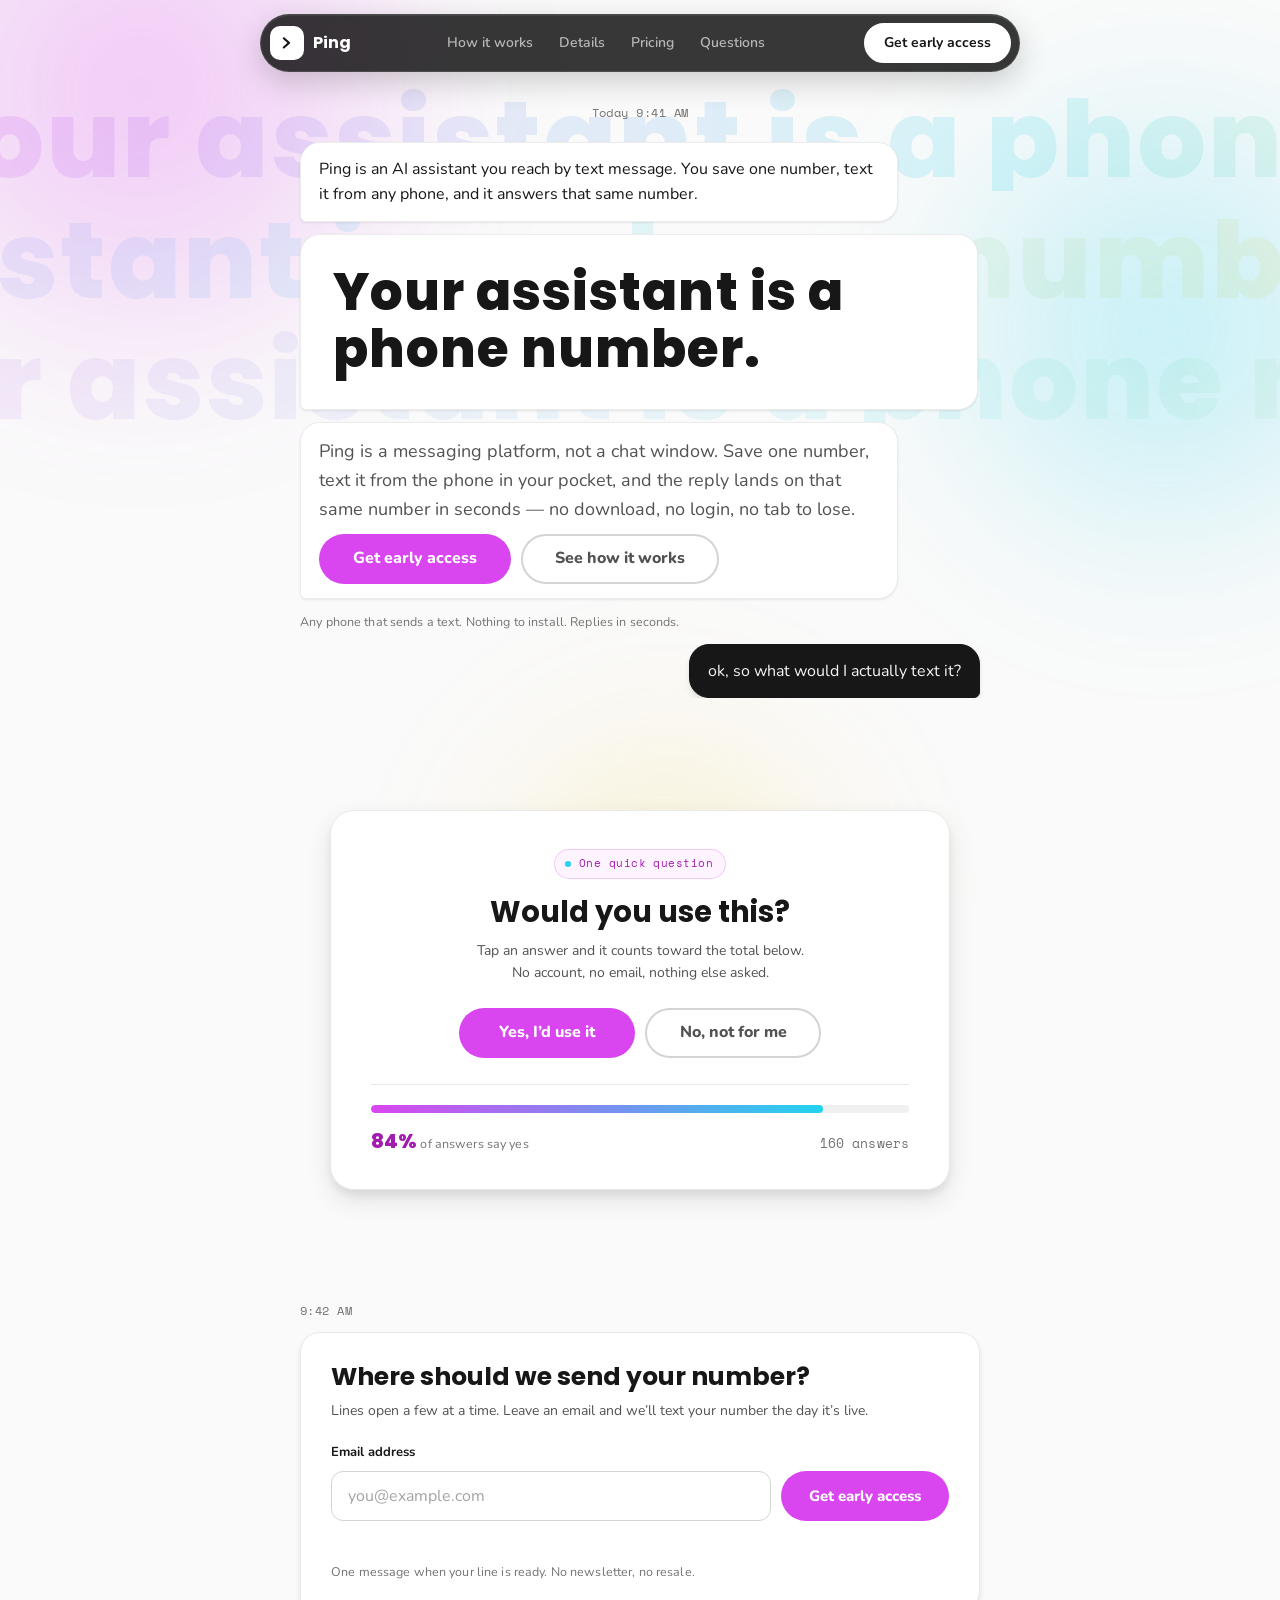
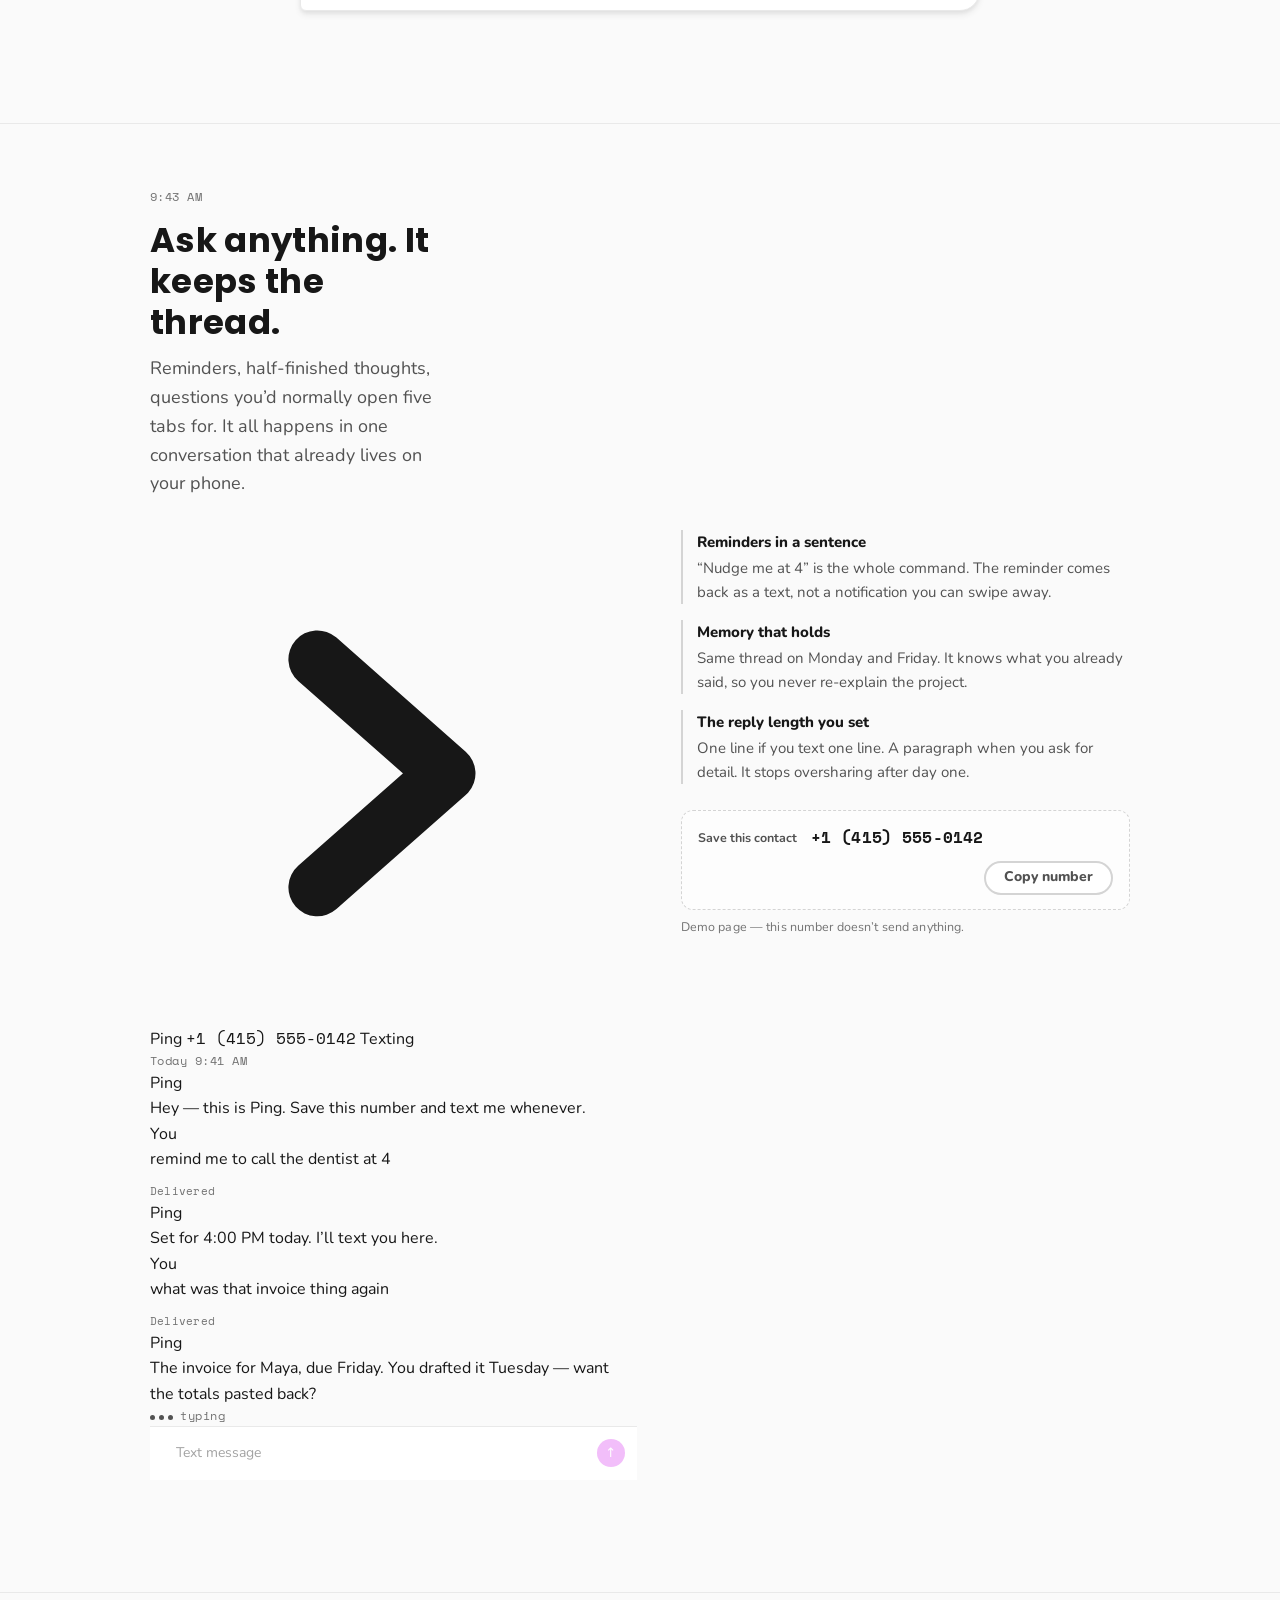
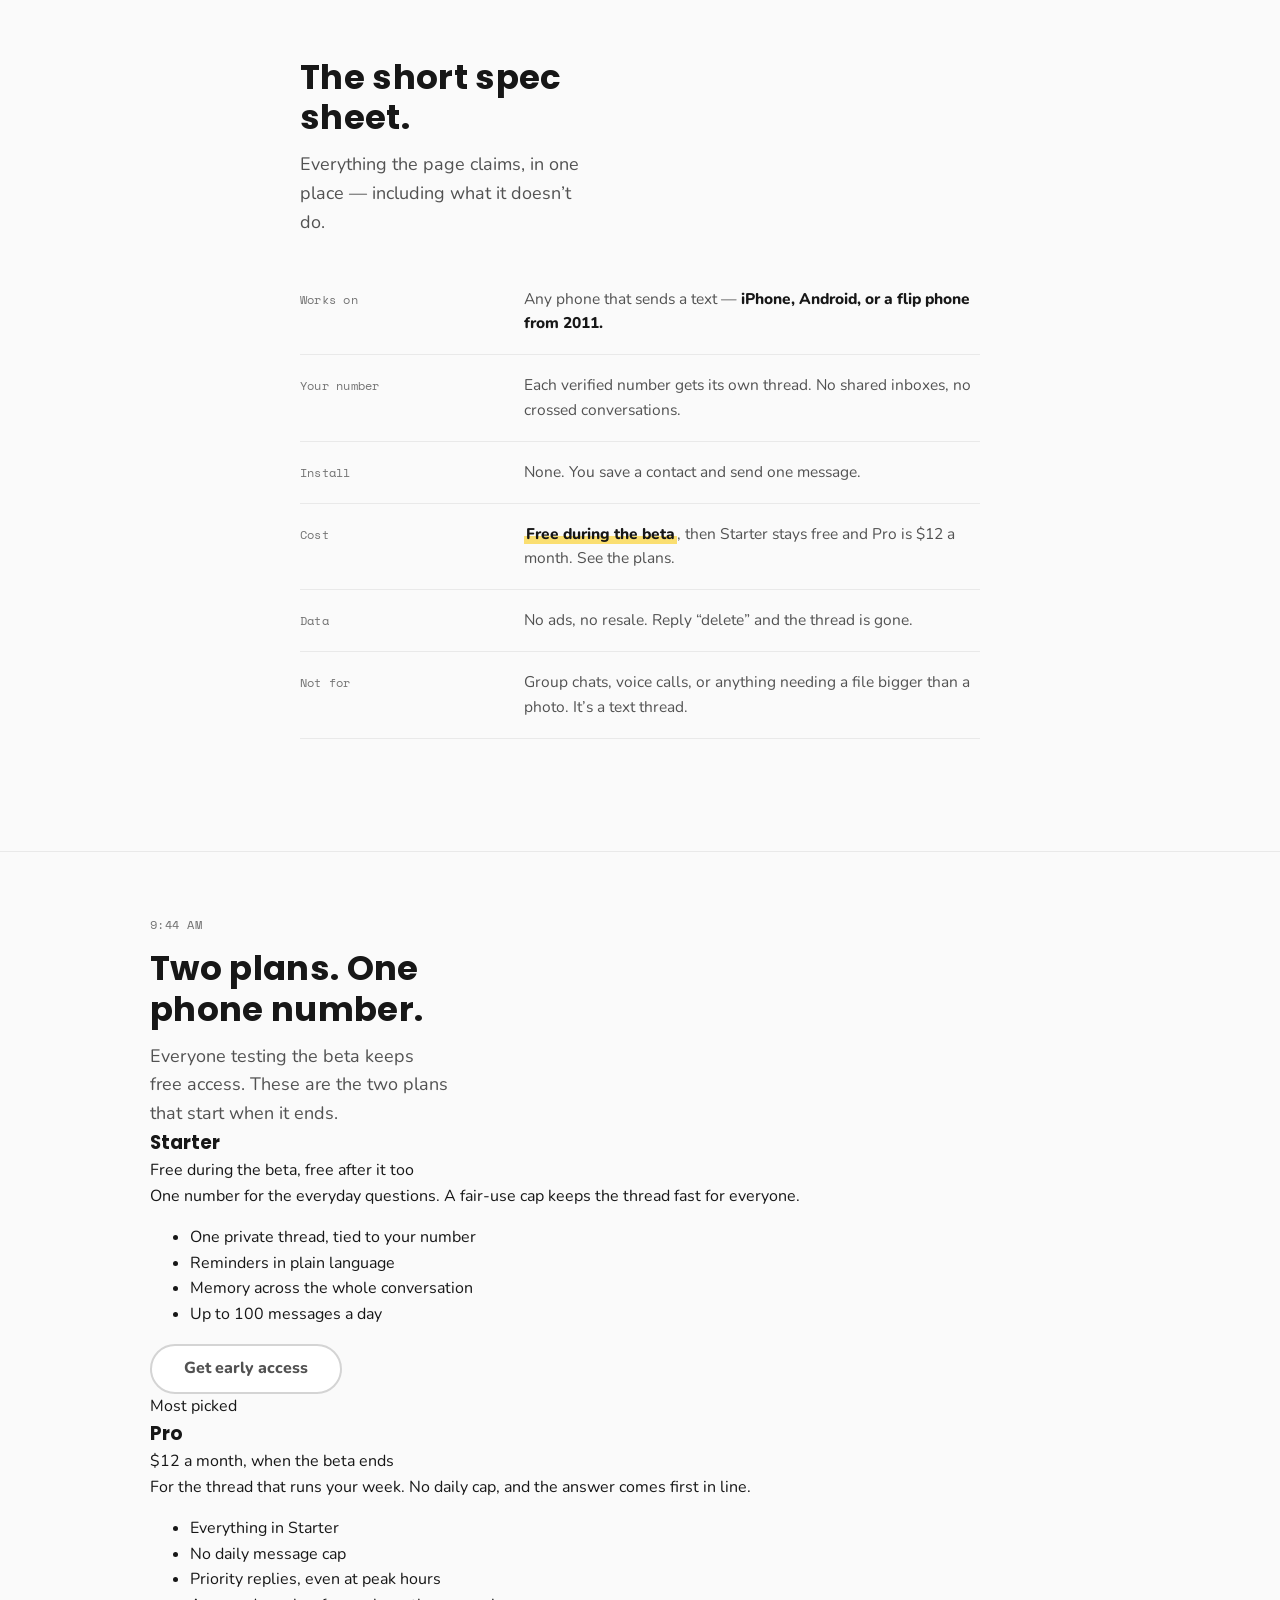
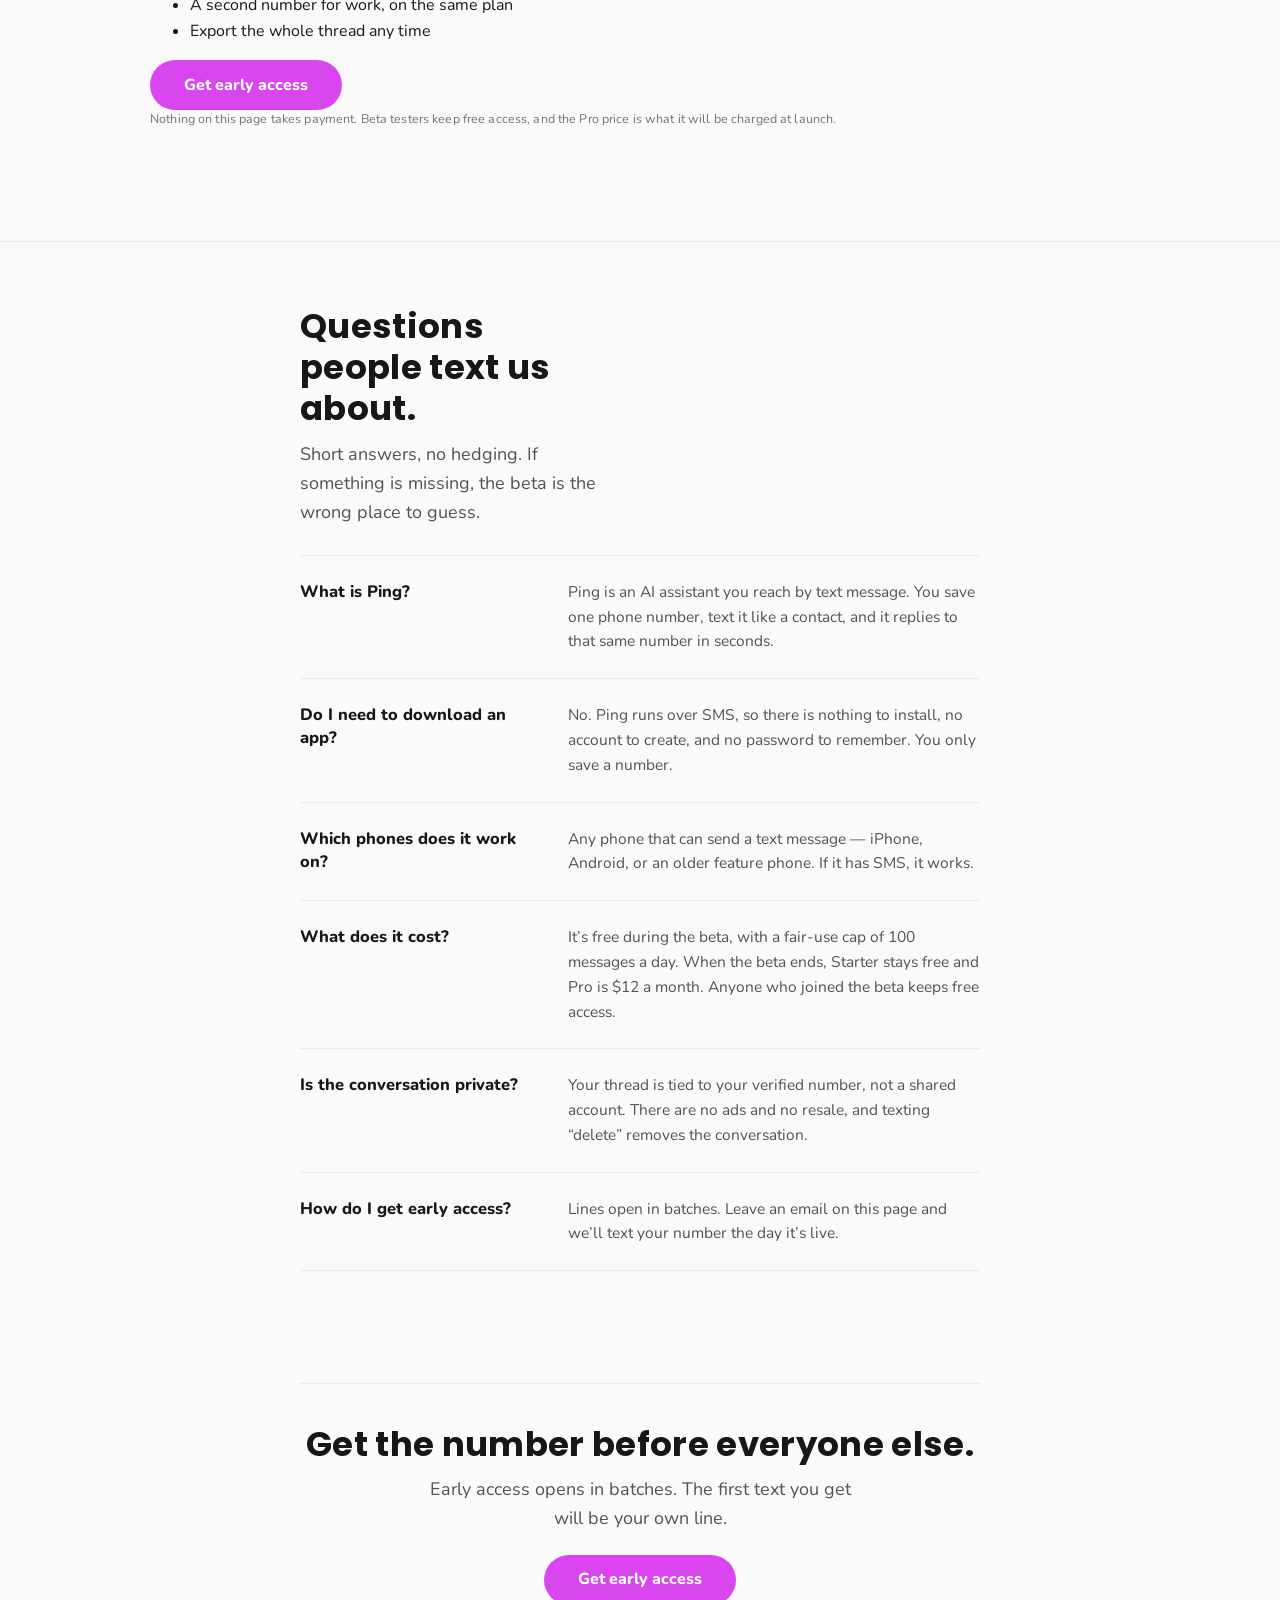
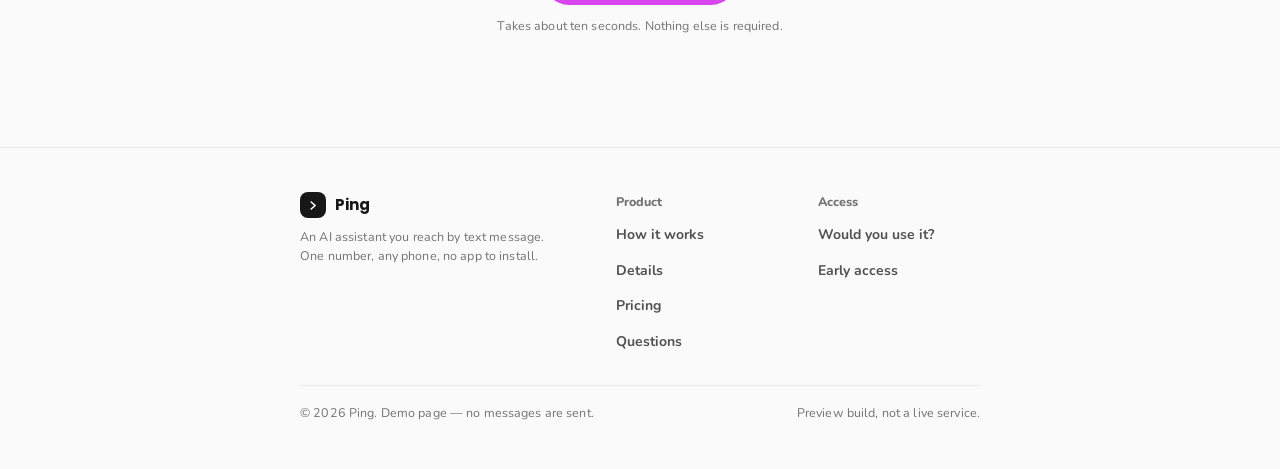
==== commit 25d27ad2: "Show the messages straight on the background and add Starter and Pro plans" ====
--- a/index.html
+++ b/index.html
@@ -47,12 +47,22 @@
   "operatingSystem": "iOS, Android, any SMS-capable phone",
   "description": "Ping is an AI assistant you reach by text message. Save one phone number, text it from any phone, and it replies to that same number in seconds, with no app to install and no account to create.",
   "isAccessibleForFree": true,
-  "offers": {
-    "@type": "Offer",
-    "price": "0",
-    "priceCurrency": "USD",
-    "description": "Free during the beta, with a fair-use cap on messages per day."
-  },
+  "offers": [
+    {
+      "@type": "Offer",
+      "name": "Starter",
+      "price": "0",
+      "priceCurrency": "USD",
+      "description": "Free during the beta, then Starter stays free with up to 100 messages a day."
+    },
+    {
+      "@type": "Offer",
+      "name": "Pro",
+      "price": "12",
+      "priceCurrency": "USD",
+      "description": "12 US dollars a month after the beta. No daily message cap, priority replies, a second number for work, and thread export."
+    }
+  ],
   "featureList": [
     "AI assistant over SMS text message",
     "Reminders set in plain language",
@@ -82,7 +92,7 @@
       "name": "Do I need to download an app?",
       "acceptedAnswer": {
         "@type": "Answer",
-        "text": "No. Ping runs over SMS, so there is nothing to install, no account to create, and no password to remember. You only save a phone number."
+        "text": "No. Ping runs over SMS, so there is nothing to install, no account to create, and no password to remember. You only save a number."
       }
     },
     {
@@ -90,7 +100,7 @@
       "name": "Which phones does it work on?",
       "acceptedAnswer": {
         "@type": "Answer",
-        "text": "Any phone that can send a text message, including iPhone, Android, and older feature phones."
+        "text": "Any phone that can send a text message — iPhone, Android, or an older feature phone. If it has SMS, it works."
       }
     },
     {
@@ -98,7 +108,7 @@
       "name": "What does it cost?",
       "acceptedAnswer": {
         "@type": "Answer",
-        "text": "Ping is free during the beta, with a fair-use cap on messages per day. Pricing after the beta has not been announced."
+        "text": "It's free during the beta, with a fair-use cap of 100 messages a day. When the beta ends, Starter stays free and Pro is $12 a month. Anyone who joined the beta keeps free access."
       }
     },
     {
@@ -106,7 +116,7 @@
       "name": "Is the conversation private?",
       "acceptedAnswer": {
         "@type": "Answer",
-        "text": "Replies are tied to your verified phone number rather than a shared account. There are no ads and no data resale, and texting \"delete\" removes the thread."
+        "text": "Your thread is tied to your verified number, not a shared account. There are no ads and no resale, and texting \"delete\" removes the conversation."
       }
     },
     {
@@ -114,7 +124,7 @@
       "name": "How do I get early access?",
       "acceptedAnswer": {
         "@type": "Answer",
-        "text": "Early access opens in batches. Leaving an email on the Ping page puts you in the queue, and you get a text when your line is live."
+        "text": "Lines open in batches. Leave an email on this page and we'll text your number the day it's live."
       }
     }
   ]
@@ -142,6 +152,7 @@
     <nav class="top__nav" aria-label="Main">
       <a href="#how">How it works</a>
       <a href="#details">Details</a>
+      <a href="#pricing">Pricing</a>
       <a href="#faq">Questions</a>
     </nav>
     <a class="btn btn--light btn--sm top__cta" href="#signup">Get early access</a>
@@ -279,47 +290,64 @@
       </div>
 
       <div class="how__grid">
-        <div class="how__demo">
-      <div class="screen">
-        <div class="screen__top">
-          <span class="screen__avatar" aria-hidden="true">
-            <svg viewBox="0 0 32 32" fill="none" stroke="currentColor" stroke-width="3.8" stroke-linecap="round" stroke-linejoin="round" aria-hidden="true" focusable="false"><path d="M11 8.5 19.5 16 11 23.5" /></svg>
-          </span>
-          <span class="screen__id">
-            <span class="screen__name">Ping</span>
-            <span class="screen__sub">+1 (415) 555-0142</span>
-          </span>
-        </div>
-        <div class="screen__body" role="log" aria-label="Sample text conversation between you and Ping">
-          <p class="stamp">9:41 AM</p>
-          <article class="msg msg--in" data-step="1">
-            <p><span class="sr-only">Ping: </span>Hey &mdash; this is Ping. Save this number and text me whenever.</p>
-          </article>
-          <article class="msg msg--out" data-step="2">
-            <p><span class="sr-only">You: </span><span class="msg__line">remind me to call the dentist at 4</span></p>
-            <p class="msg__meta"><span>Delivered</span></p>
-          </article>
-          <article class="msg msg--in" data-step="3">
-            <p><span class="sr-only">Ping: </span>Set for 4:00 PM today. I&rsquo;ll text you here.</p>
-          </article>
-          <article class="msg msg--out" data-step="4">
-            <p><span class="sr-only">You: </span><span class="msg__line">what was that invoice thing again</span></p>
-            <p class="msg__meta"><span>Delivered</span></p>
-          </article>
-          <article class="msg msg--in" data-step="5">
-            <p><span class="sr-only">Ping: </span>The invoice for Maya, due Friday. You drafted it Tuesday &mdash; want the totals pasted back?</p>
-          </article>
-          <p class="stamp" data-step="6"><span class="typing" aria-hidden="true"><i></i><i></i><i></i></span> typing</p>
-        </div>
-        <div class="composer is-empty" id="composer" aria-hidden="true">
-          <div class="composer__field">
-            <span class="composer__placeholder">Text message</span>
-            <span class="composer__text" id="composer-text"></span>
-            <span class="composer__caret"></span>
-          </div>
-          <span class="composer__send">&#8593;</span>
-        </div>
-      </div>
+        <div class="how__demo" id="demo">
+          <div class="demo__head">
+            <span class="demo__avatar" aria-hidden="true">
+              <svg viewBox="0 0 32 32" fill="none" stroke="currentColor" stroke-width="3.8" stroke-linecap="round" stroke-linejoin="round" aria-hidden="true" focusable="false"><path d="M11 8.5 19.5 16 11 23.5" /></svg>
+            </span>
+            <span class="demo__id">
+              <span class="demo__name">Ping</span>
+              <span class="demo__sub mono">+1 (415) 555-0142</span>
+            </span>
+            <span class="demo__live"><i aria-hidden="true"></i> Texting</span>
+          </div>
+
+          <div class="demo__log" id="demo-log" role="log" aria-label="Sample text conversation between you and Ping">
+            <p class="demo__stamp stamp">Today 9:41 AM</p>
+
+            <div class="line line--in" data-step="1">
+              <span class="line__who" aria-hidden="true">Ping</span>
+              <p><span class="sr-only">Ping: </span>Hey &mdash; this is Ping. Save this number and text me whenever.</p>
+            </div>
+
+            <div class="line line--out" data-step="2">
+              <span class="line__who" aria-hidden="true">You</span>
+              <p><span class="sr-only">You: </span><span class="msg__line">remind me to call the dentist at 4</span></p>
+              <p class="msg__meta"><span>Delivered</span></p>
+            </div>
+
+            <div class="line line--in" data-step="3">
+              <span class="line__who" aria-hidden="true">Ping</span>
+              <p><span class="sr-only">Ping: </span>Set for 4:00 PM today. I&rsquo;ll text you here.</p>
+            </div>
+
+            <div class="line line--out" data-step="4">
+              <span class="line__who" aria-hidden="true">You</span>
+              <p><span class="sr-only">You: </span><span class="msg__line">what was that invoice thing again</span></p>
+              <p class="msg__meta"><span>Delivered</span></p>
+            </div>
+
+            <div class="line line--in" data-step="5">
+              <span class="line__who" aria-hidden="true">Ping</span>
+              <p><span class="sr-only">Ping: </span>The invoice for Maya, due Friday. You drafted it Tuesday &mdash; want the totals pasted back?</p>
+            </div>
+
+            <p class="demo__stamp stamp" data-step="6"><span class="typing" aria-hidden="true"><i></i><i></i><i></i></span> typing</p>
+          </div>
+
+          <div class="composer-dock" id="composer-dock" aria-hidden="true">
+            <div class="composer is-empty" id="composer">
+              <span class="composer__mark" aria-hidden="true">
+                <svg viewBox="0 0 32 32" fill="none" stroke="currentColor" stroke-width="4" stroke-linecap="round" stroke-linejoin="round" focusable="false"><path d="M11 8.5 19.5 16 11 23.5" /></svg>
+              </span>
+              <div class="composer__field">
+                <span class="composer__placeholder">Text message</span>
+                <span class="composer__text" id="composer-text"></span>
+                <span class="composer__caret"></span>
+              </div>
+              <span class="composer__send">&#8593;</span>
+            </div>
+          </div>
         </div>
 
         <div class="how__side">
@@ -374,7 +402,7 @@
         </div>
         <div class="specs__row">
           <dt>Cost</dt>
-          <dd><mark class="mark">Free during the beta</mark>, with a fair-use cap on messages per day.</dd>
+          <dd><mark class="mark">Free during the beta</mark>, then Starter stays free and Pro is $12 a month. <a class="inline-link" href="#pricing">See the plans</a>.</dd>
         </div>
         <div class="specs__row">
           <dt>Data</dt>
@@ -385,6 +413,59 @@
           <dd>Group chats, voice calls, or anything needing a file bigger than a photo. It&rsquo;s a text thread.</dd>
         </div>
       </dl>
+    </div>
+  </section>
+
+  <!-- ============ PRICING ============ -->
+  <section class="part" id="pricing" aria-labelledby="pricing-title">
+    <div class="shell shell--wide">
+      <div class="part__head">
+        <span class="stamp part__stamp">9:44 AM</span>
+        <h2 class="headline" id="pricing-title">Two plans. One phone number.</h2>
+        <p class="lede">
+          Everyone testing the beta keeps free access. These are the two plans that start when it ends.
+        </p>
+      </div>
+
+      <div class="plans">
+        <article class="plan">
+          <h3 class="plan__name">Starter</h3>
+          <p class="plan__price">
+            <span class="plan__amount">Free</span>
+            <span class="plan__per">during the beta, free after it too</span>
+          </p>
+          <p class="plan__note">One number for the everyday questions. A fair-use cap keeps the thread fast for everyone.</p>
+          <ul class="plan__list">
+            <li>One private thread, tied to your number</li>
+            <li>Reminders in plain language</li>
+            <li>Memory across the whole conversation</li>
+            <li>Up to 100 messages a day</li>
+          </ul>
+          <a class="btn btn--quiet btn--lg" href="#signup">Get early access</a>
+        </article>
+
+        <article class="plan plan--pro">
+          <span class="plan__flag">Most picked</span>
+          <h3 class="plan__name">Pro</h3>
+          <p class="plan__price">
+            <span class="plan__amount">$12</span>
+            <span class="plan__per">a month, when the beta ends</span>
+          </p>
+          <p class="plan__note">For the thread that runs your week. No daily cap, and the answer comes first in line.</p>
+          <ul class="plan__list">
+            <li>Everything in Starter</li>
+            <li>No daily message cap</li>
+            <li>Priority replies, even at peak hours</li>
+            <li>A second number for work, on the same plan</li>
+            <li>Export the whole thread any time</li>
+          </ul>
+          <a class="btn btn--primary btn--lg" href="#signup">Get early access</a>
+        </article>
+      </div>
+
+      <p class="caption plans__fine">
+        Nothing on this page takes payment. Beta testers keep free access, and the Pro price is what it will be charged at launch.
+      </p>
     </div>
   </section>
 
@@ -411,7 +492,7 @@
         </article>
         <article class="faq__item">
           <h3 class="faq__q">What does it cost?</h3>
-          <p class="faq__a">It&rsquo;s free during the beta, with a fair-use cap on messages per day. Pricing after the beta hasn&rsquo;t been announced.</p>
+          <p class="faq__a">It&rsquo;s free during the beta, with a fair-use cap of 100 messages a day. When the beta ends, Starter stays free and Pro is $12 a month. Anyone who joined the beta keeps free access.</p>
         </article>
         <article class="faq__item">
           <h3 class="faq__q">Is the conversation private?</h3>
@@ -456,6 +537,7 @@
         <h2 class="foot__title">Product</h2>
         <a href="#how">How it works</a>
         <a href="#details">Details</a>
+        <a href="#pricing">Pricing</a>
         <a href="#faq">Questions</a>
       </nav>
 
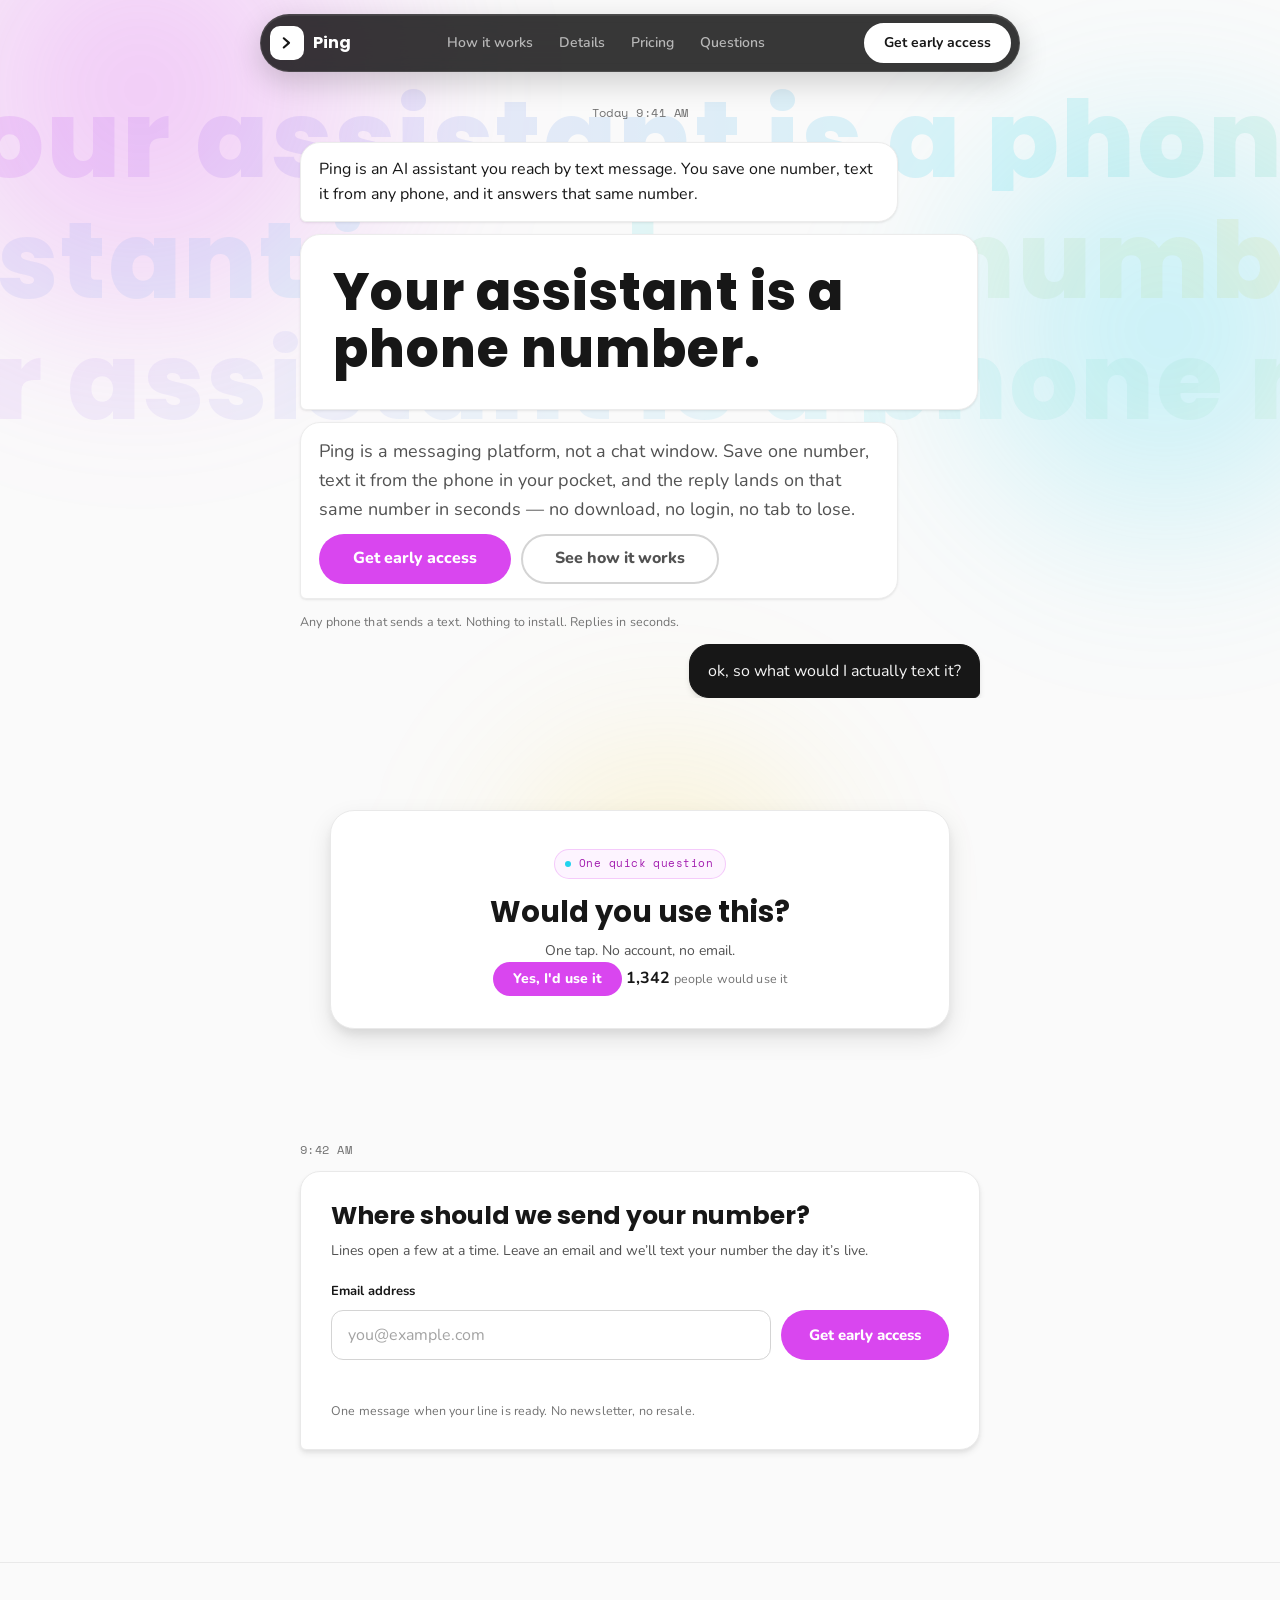
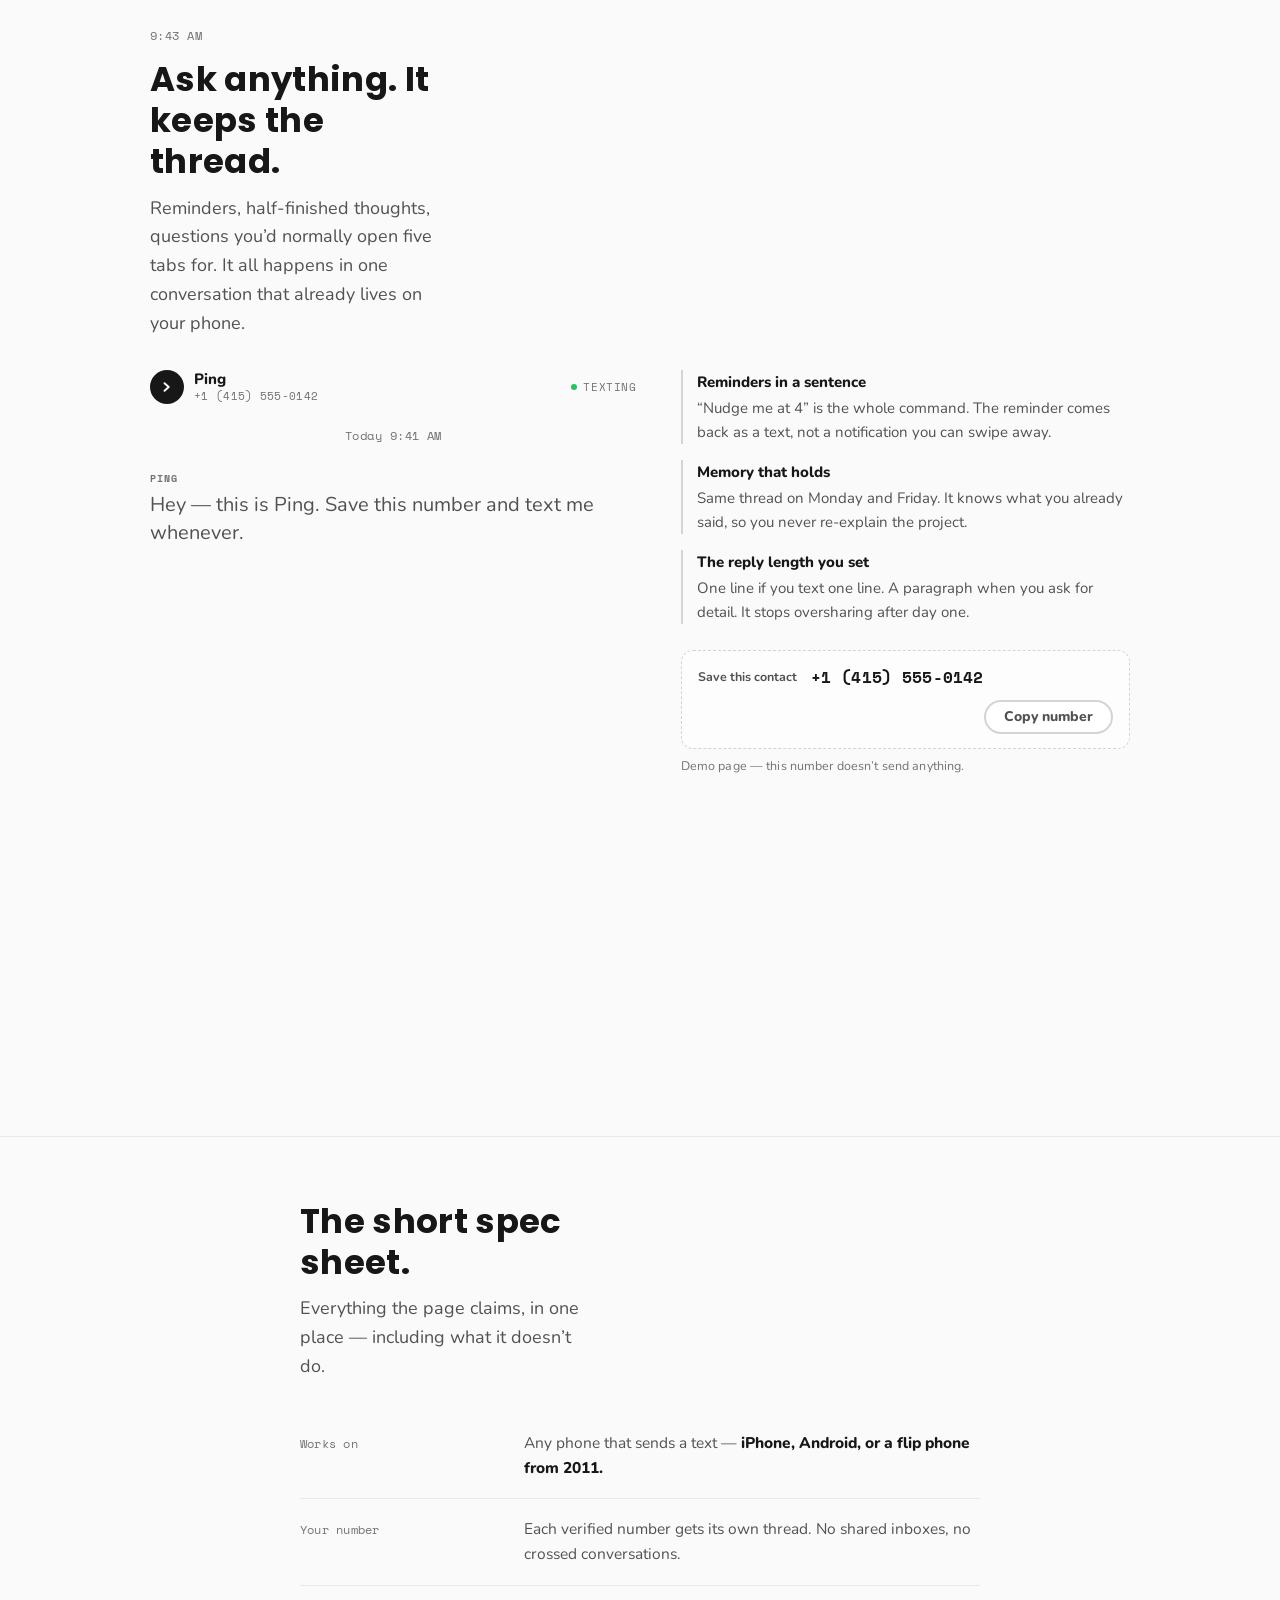
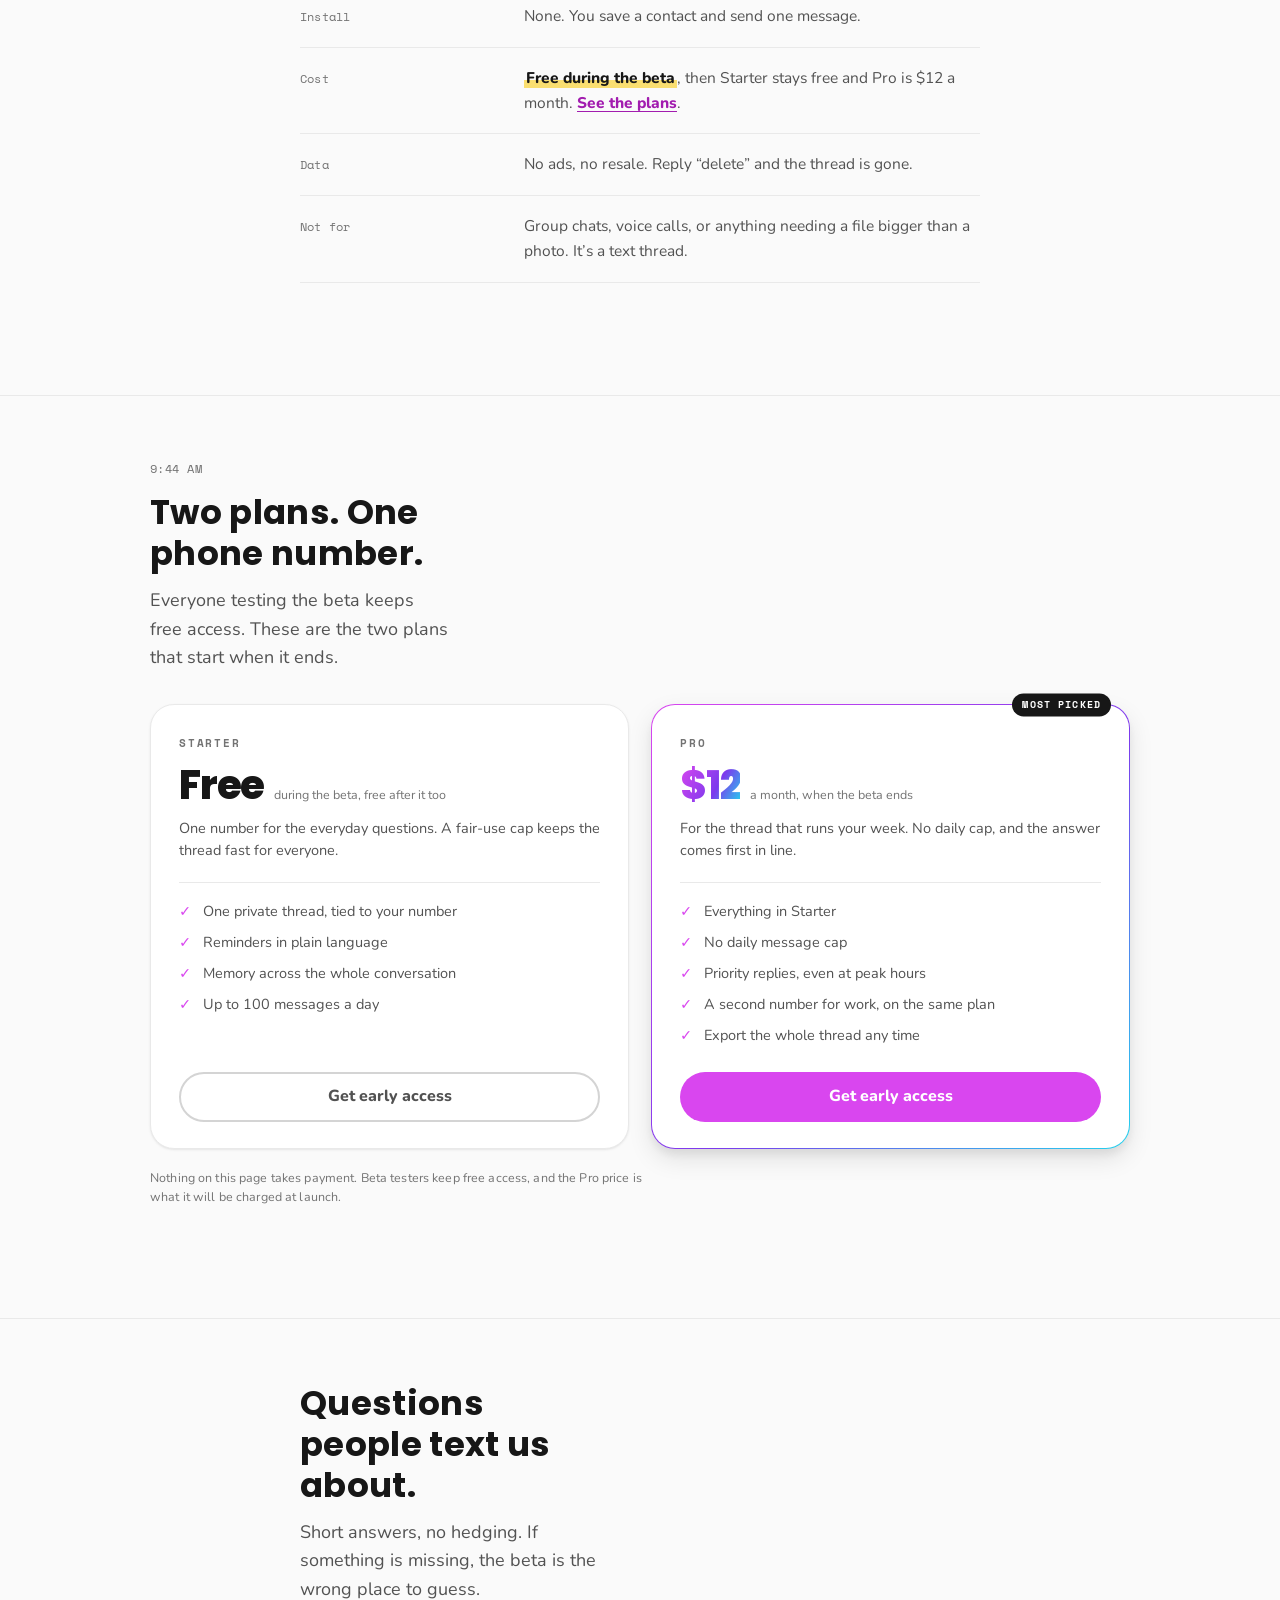
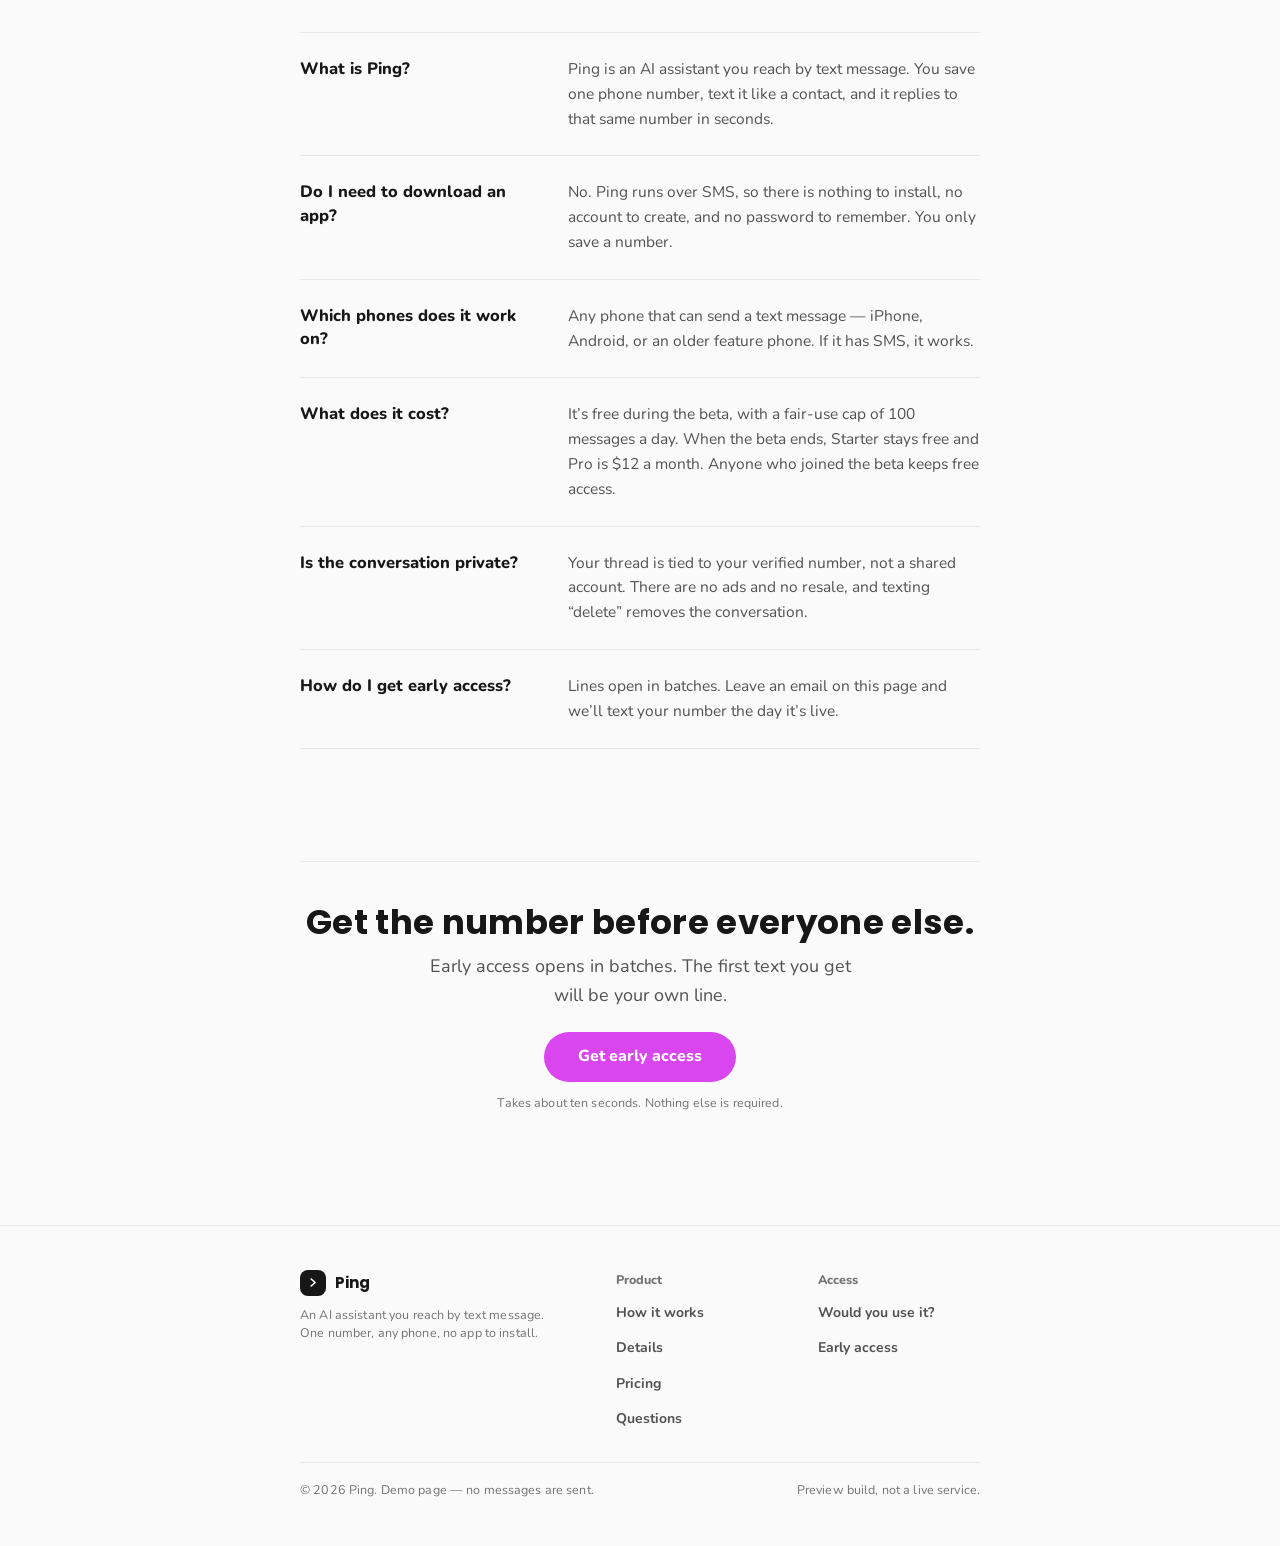
==== commit 6f89986b: "Flip the gradient into the top corners and cut the vote to one button" ====
--- a/index.html
+++ b/index.html
@@ -139,6 +139,7 @@
   <span class="bg__blob bg__blob--a"></span>
   <span class="bg__blob bg__blob--b"></span>
   <span class="bg__blob bg__blob--c"></span>
+  <span class="bg__blob bg__blob--d"></span>
 </div>
 
 <header class="top" id="nav">
@@ -208,28 +209,17 @@
       <div class="ask__card">
         <span class="ask__eyebrow"><i class="pulse" aria-hidden="true"></i> One quick question</span>
         <h2 class="ask__q" id="ask-q">Would you use this?</h2>
-        <p class="small ask__sub">
-          Tap an answer and it counts toward the total below. No account, no email, nothing else asked.
-        </p>
-
-        <div class="ask__actions">
-          <button class="btn btn--primary btn--lg" id="want-yes" type="button" aria-pressed="false">Yes, I&rsquo;d use it</button>
-          <button class="btn btn--quiet btn--lg" id="want-no" type="button" aria-pressed="false">No, not for me</button>
-        </div>
-
-        <div class="tally">
-          <div class="tally__track" role="img" aria-labelledby="tally-text">
-            <div class="tally__fill" id="tally-fill"></div>
-          </div>
-          <div class="tally__meta">
-            <span id="tally-text">
-              <span class="tally__pct" id="tally-pct">&mdash;</span>
-              <span class="caption" aria-live="polite">of answers say yes</span>
-            </span>
-            <span class="caption mono" id="tally-total" aria-live="polite">&mdash;</span>
-          </div>
-          <div class="tally__note" id="want-note" role="status" aria-live="polite"></div>
-        </div>
+        <p class="small ask__sub">One tap. No account, no email.</p>
+
+        <div class="ask__row">
+          <button class="btn btn--primary btn--sm" id="want-yes" type="button" aria-pressed="false">Yes, I&rsquo;d use it</button>
+          <span class="ask__count">
+            <b id="want-count">1,342</b>
+            <span class="caption">people would use it</span>
+          </span>
+        </div>
+
+        <p class="ask__note" id="want-note" role="status" aria-live="polite"></p>
       </div>
     </div>
   </section>
--- a/styles.css
+++ b/styles.css
@@ -421,36 +421,51 @@
 .part__head .lede { margin-top: 12px; max-width: 46ch; }
 .part__stamp { display: block; margin-bottom: 14px; }
 
-.screen {
-  background: var(--surface);
-  border: 1px solid var(--line);
-  border-radius: var(--r-xl);
-  box-shadow: var(--shadow-medium);
-  overflow: hidden;
-}
-.screen__top {
-  display: flex; align-items: center; gap: 11px;
-  padding: 12px 16px;
-  border-bottom: 1px solid var(--line);
-  background: #FCFCFC;
-}
-.screen__avatar {
-  width: 32px; height: 32px; border-radius: var(--r-full); flex: none;
+/* ============ The thread, written straight onto the background ============ */
+.how__demo { position: relative; }
+.demo__head { display: flex; align-items: center; gap: 10px; padding-bottom: 20px; }
+.demo__avatar {
+  width: 34px; height: 34px; border-radius: var(--r-full); flex: none;
   background: var(--ink); color: #fff; display: grid; place-items: center;
 }
-.screen__avatar svg { width: 15px; height: 15px; display: block; }
-.screen__id { display: flex; flex-direction: column; gap: 1px; min-width: 0; }
-.screen__name { font-weight: 800; font-size: 14px; line-height: 1.2; }
-.screen__sub { font-family: "Space Mono", monospace; font-size: 10.5px; color: var(--ink-3); letter-spacing: .02em; }
-.screen__body {
-  display: flex; flex-direction: column; gap: 8px;
-  padding: 18px 16px 20px;
-  background: #F7F7F8;
-}
-.screen__body .msg { max-width: 84%; font-size: 14.5px; padding: 10px 14px; }
-.screen__body .msg__meta { margin-top: 4px; font-size: 10.5px; }
-.screen__body .msg--out { background: var(--ink); }
-.screen__body .stamp { align-self: center; margin: 2px 0; }
+.demo__avatar svg { width: 16px; height: 16px; display: block; }
+.demo__id { display: flex; flex-direction: column; min-width: 0; }
+.demo__name { font-weight: 800; font-size: 15px; line-height: 1.25; }
+.demo__sub { font-size: 10.5px; color: var(--ink-3); letter-spacing: .03em; }
+.demo__live {
+  display: inline-flex; align-items: center; gap: 6px; margin-left: auto;
+  font-family: "Space Mono", monospace; font-size: 10.5px;
+  letter-spacing: .06em; text-transform: uppercase; color: var(--ink-3);
+}
+.demo__live i { width: 6px; height: 6px; border-radius: 50%; background: var(--success); flex: none; }
+@media (prefers-reduced-motion: no-preference) {
+  .demo__live i { animation: livePulse 2.6s ease-in-out infinite; }
+  @keyframes livePulse { 0%, 100% { opacity: 1; } 50% { opacity: .35; } }
+}
+
+/* No panel, no bubble: the words sit on the page and alignment does the work. */
+.demo__log {
+  position: relative; display: flex; flex-direction: column; gap: 24px;
+  padding-bottom: 72px;
+}
+.demo__stamp { text-align: center; margin: 0 0 2px; }
+.line {
+  max-width: 44ch;
+  font-size: clamp(17px, 2vw, 20px); line-height: 1.42;
+  color: var(--ink-2);
+}
+.line p { margin: 0; }
+.line__who {
+  display: block; margin-bottom: 5px;
+  font-family: "Space Mono", monospace; font-size: 10px; font-weight: 700;
+  letter-spacing: .1em; text-transform: uppercase;
+  color: var(--ink-3);
+}
+.line--in { align-self: flex-start; }
+.line--out { align-self: flex-end; text-align: right; color: var(--ink); font-weight: 700; }
+.line--out .line__who { color: var(--primary-active); }
+.line--out .msg__meta { justify-content: flex-end; margin-top: 6px; font-weight: 400; color: var(--ink-3); }
+.demo__log .stamp { align-self: center; margin: 2px 0; }
 .typing { display: inline-flex; align-items: center; gap: 4px; padding: 2px 0; }
 .typing i {
   width: 5px; height: 5px; border-radius: 50%; background: var(--ink-2);
@@ -560,15 +575,33 @@
 @media (min-width: 760px) { .faq__q { margin-bottom: 0; } }
 .faq__a { font-size: 15.5px; line-height: 1.6; color: var(--ink-2); margin: 0; max-width: 62ch; }
 
-/* ============ Composer in the sample thread ============ */
+/* ============ Composer: pinned to the bottom of the section ============ */
+.composer-dock {
+  position: fixed; left: 50%; bottom: 22px; z-index: 40;
+  width: min(540px, calc(100vw - 32px));
+  transform: translate(-50%, 16px);
+  opacity: 0; pointer-events: none;
+  transition: opacity .32s ease, transform .44s cubic-bezier(.22,.61,.36,1);
+}
+.js-anim .composer-dock.is-live { opacity: 1; transform: translate(-50%, 0); }
+.js-anim .composer-dock.is-done { opacity: 0; transform: translate(-50%, 22px); }
 .composer {
   display: flex; align-items: center; gap: 10px;
-  padding: 10px 12px 10px 16px;
-  min-height: 54px;
-  background: var(--surface);
-  border-top: 1px solid var(--line);
-  font-size: 14px; color: var(--ink);
-}
+  padding: 8px 8px 8px 12px;
+  min-height: 58px;
+  background: rgba(255,255,255,.94);
+  -webkit-backdrop-filter: blur(18px) saturate(140%);
+  backdrop-filter: blur(18px) saturate(140%);
+  border: 1px solid var(--line);
+  border-radius: var(--r-full);
+  box-shadow: 0 18px 44px rgba(0,0,0,.16), 0 3px 10px rgba(0,0,0,.06), inset 0 1px 0 rgba(255,255,255,.9);
+  font-size: 15px; color: var(--ink);
+}
+.composer__mark {
+  width: 30px; height: 30px; border-radius: 9px; flex: none;
+  background: var(--ink); color: #fff; display: grid; place-items: center;
+}
+.composer__mark svg { width: 56%; height: 56%; display: block; }
 .composer__field {
   flex: 1 1 auto; min-width: 0; display: flex; align-items: center; gap: 2px;
   white-space: nowrap; overflow: hidden;
@@ -583,18 +616,24 @@
 }
 .composer.is-typing .composer__caret { display: inline-block; animation: caret 1.05s steps(1) infinite; }
 .composer__send {
-  width: 28px; height: 28px; border-radius: 50%; flex: none;
+  width: 38px; height: 38px; border-radius: 50%; flex: none;
   background: var(--primary); color: #fff;
-  display: grid; place-items: center; font-size: 13px; line-height: 1;
-  transition: opacity .2s ease, transform .2s ease;
-}
-.composer.is-empty .composer__send { opacity: .35; }
+  display: grid; place-items: center; font-size: 15px; line-height: 1;
+  transition: opacity .2s ease, transform .3s cubic-bezier(.22,.61,.36,1), background-color .2s ease;
+}
+.composer.is-empty .composer__send { opacity: .38; transform: scale(.9); }
+.composer.is-firing .composer__send { animation: sent .5s cubic-bezier(.22,.61,.36,1); }
+@keyframes sent {
+  0% { transform: scale(1); }
+  40% { transform: scale(.8); background: var(--primary-active); }
+  100% { transform: scale(1); }
+}
 @keyframes caret { 50% { opacity: 0; } }
 
 /* ============ Scroll-played messages ============ */
-.js-anim .screen.is-armed [data-step] { opacity: 0; transform: translateY(10px); }
-.js-anim .screen.is-armed .msg--out[data-step] { transform: translateY(12px) translateX(8px); }
-.js-anim .screen.is-armed [data-step].is-in {
+.js-anim .demo__log.is-armed [data-step] { opacity: 0; transform: translateY(12px); }
+.js-anim .demo__log.is-armed .line--out[data-step] { transform: translateY(14px) translateX(10px); }
+.js-anim .demo__log.is-armed [data-step].is-in {
   opacity: 1; transform: none;
   transition: opacity .36s ease, transform .44s cubic-bezier(.22,.61,.36,1);
 }
@@ -626,3 +665,77 @@
   background: rgba(17,17,17,.94);
   box-shadow: 0 16px 38px rgba(0,0,0,.26), inset 0 1px 0 rgba(255,255,255,.09);
 }
+
+/* ============ Pricing ============ */
+.plans { display: grid; gap: 18px; margin-top: 32px; }
+@media (min-width: 800px) {
+  .plans { grid-template-columns: minmax(0, 1fr) minmax(0, 1fr); gap: 22px; align-items: stretch; }
+}
+
+.plan {
+  position: relative; display: flex; flex-direction: column;
+  padding: 26px 22px 24px;
+  background: var(--surface);
+  border: 1px solid var(--line);
+  border-radius: var(--r-xl);
+  box-shadow: var(--shadow-subtle);
+}
+@media (min-width: 640px) { .plan { padding: 30px 28px 26px; } }
+
+/* Pro carries the gradient edge, so the paid plan reads first */
+.plan--pro {
+  border-color: transparent;
+  background-image:
+    linear-gradient(var(--surface), var(--surface)),
+    linear-gradient(135deg, var(--primary), #7C3AED 55%, var(--secondary));
+  background-origin: border-box;
+  background-clip: padding-box, border-box;
+  box-shadow: var(--shadow-large);
+}
+
+.plan__flag {
+  position: absolute; top: 0; right: 18px; transform: translateY(-50%);
+  font-family: "Space Mono", monospace; font-size: 9.5px; font-weight: 700;
+  letter-spacing: .12em; text-transform: uppercase;
+  color: #fff; background: var(--ink);
+  padding: 4px 10px; border-radius: var(--r-full);
+}
+.plan__name {
+  font-family: "Space Mono", monospace; font-size: 11px; font-weight: 700;
+  letter-spacing: .16em; text-transform: uppercase; color: var(--ink-3);
+  margin: 0;
+}
+.plan__price { display: flex; flex-wrap: wrap; align-items: baseline; gap: 4px 10px; margin-top: 12px; }
+.plan__amount {
+  font-family: "Poppins", sans-serif; font-weight: 800;
+  font-size: clamp(32px, 4.6vw, 40px); line-height: 1; letter-spacing: -.03em;
+}
+.plan--pro .plan__amount {
+  background-image: linear-gradient(120deg, var(--primary), #7C3AED 60%, var(--secondary));
+  -webkit-background-clip: text; background-clip: text; color: transparent;
+}
+.plan__per { font-size: 12.5px; color: var(--ink-3); }
+.plan__note { margin-top: 12px; font-size: 14.5px; line-height: 1.55; color: var(--ink-2); }
+.plan__list {
+  list-style: none; margin: 20px 0 26px; padding: 18px 0 0;
+  display: grid; gap: 10px; border-top: 1px solid var(--line);
+  font-size: 14.5px; line-height: 1.45; color: var(--ink-2);
+}
+.plan__list li { display: grid; grid-template-columns: 15px 1fr; gap: 9px; align-items: start; }
+.plan__list li::before { content: "\2713"; color: var(--primary); font-weight: 800; line-height: 1.45; }
+.plan .btn { margin-top: auto; width: 100%; }
+.plans__fine { margin-top: 20px; max-width: 62ch; }
+
+.inline-link {
+  color: var(--primary-active); font-weight: 800;
+  text-decoration: underline; text-underline-offset: 3px;
+}
+.inline-link:hover { color: var(--primary); }
+.inline-link:focus-visible { outline: 3px solid rgba(217,70,239,.4); outline-offset: 3px; border-radius: 2px; }
+
+.js-anim .plan { opacity: 0; transform: translateY(10px); }
+.js-anim .plan.is-in {
+  opacity: 1; transform: none;
+  transition: opacity .42s ease, transform .5s cubic-bezier(.22,.61,.36,1);
+  transition-delay: calc(var(--i, 0) * 70ms);
+}
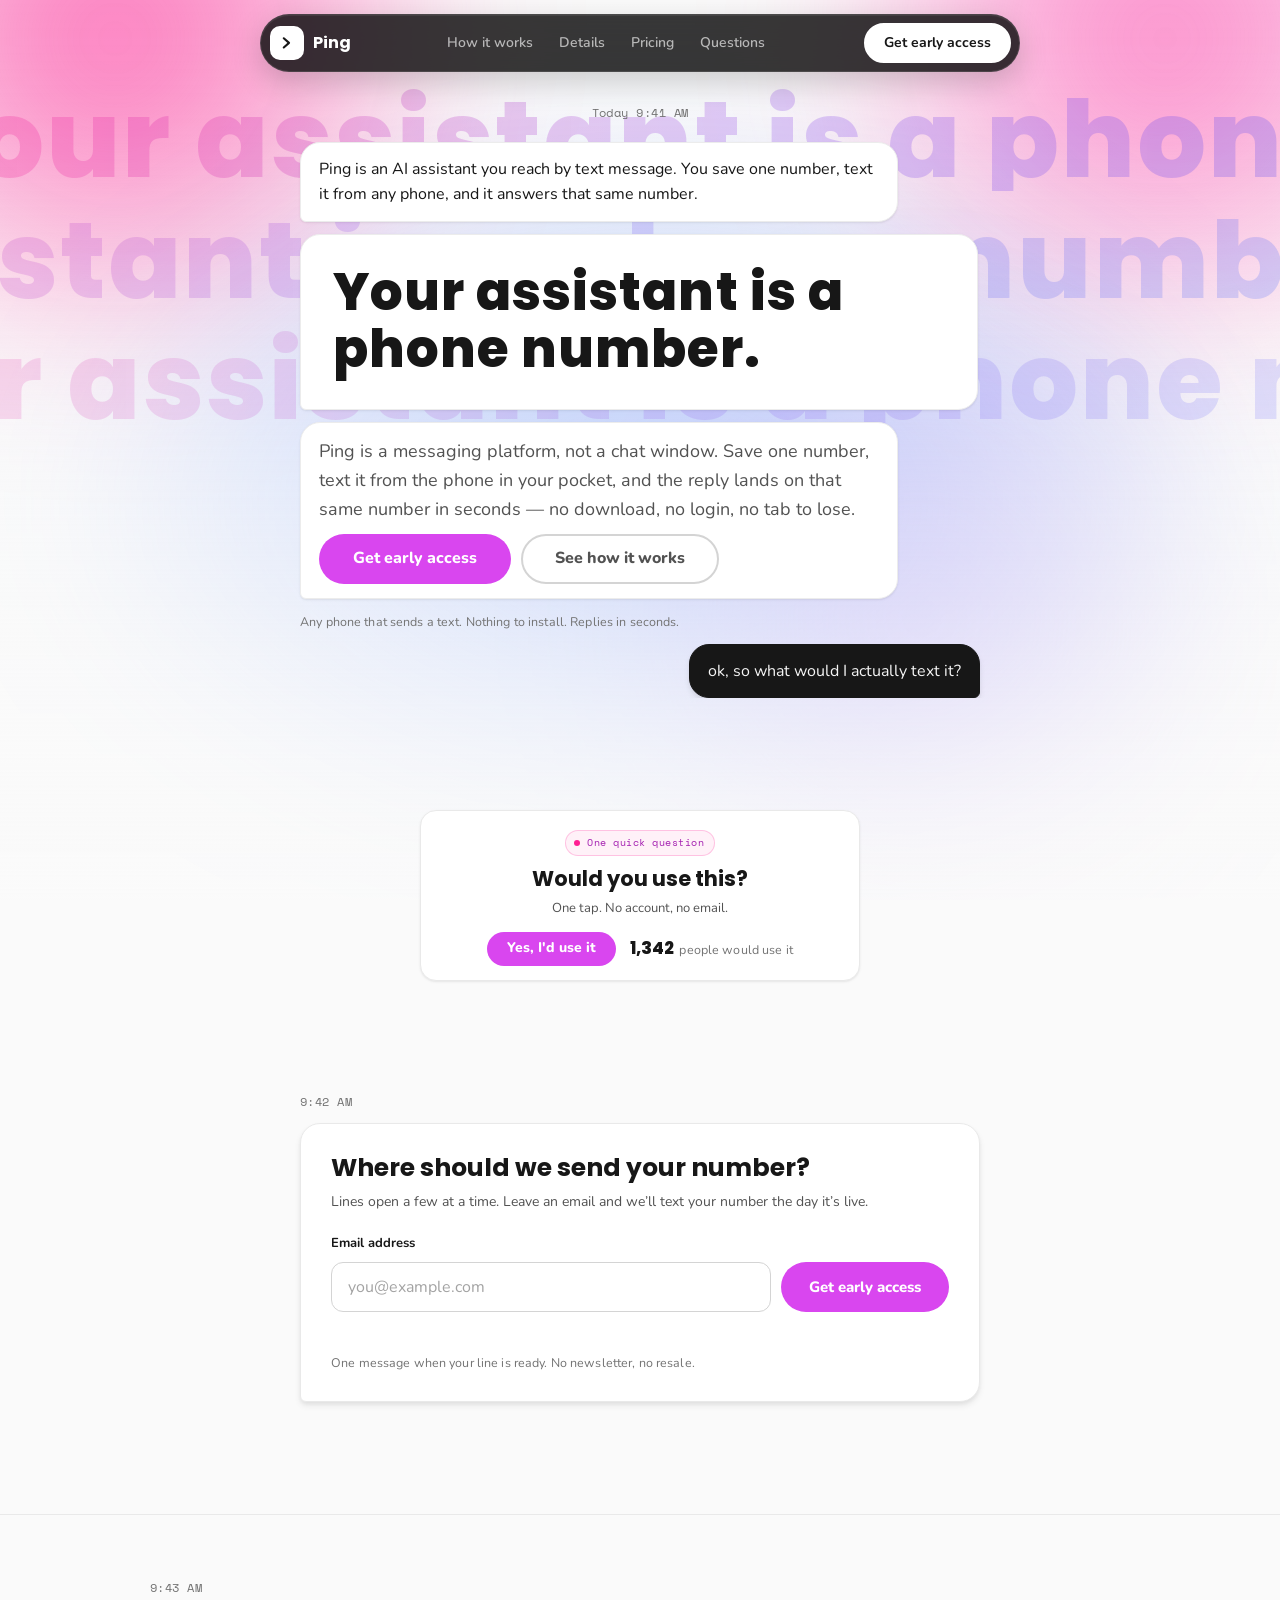
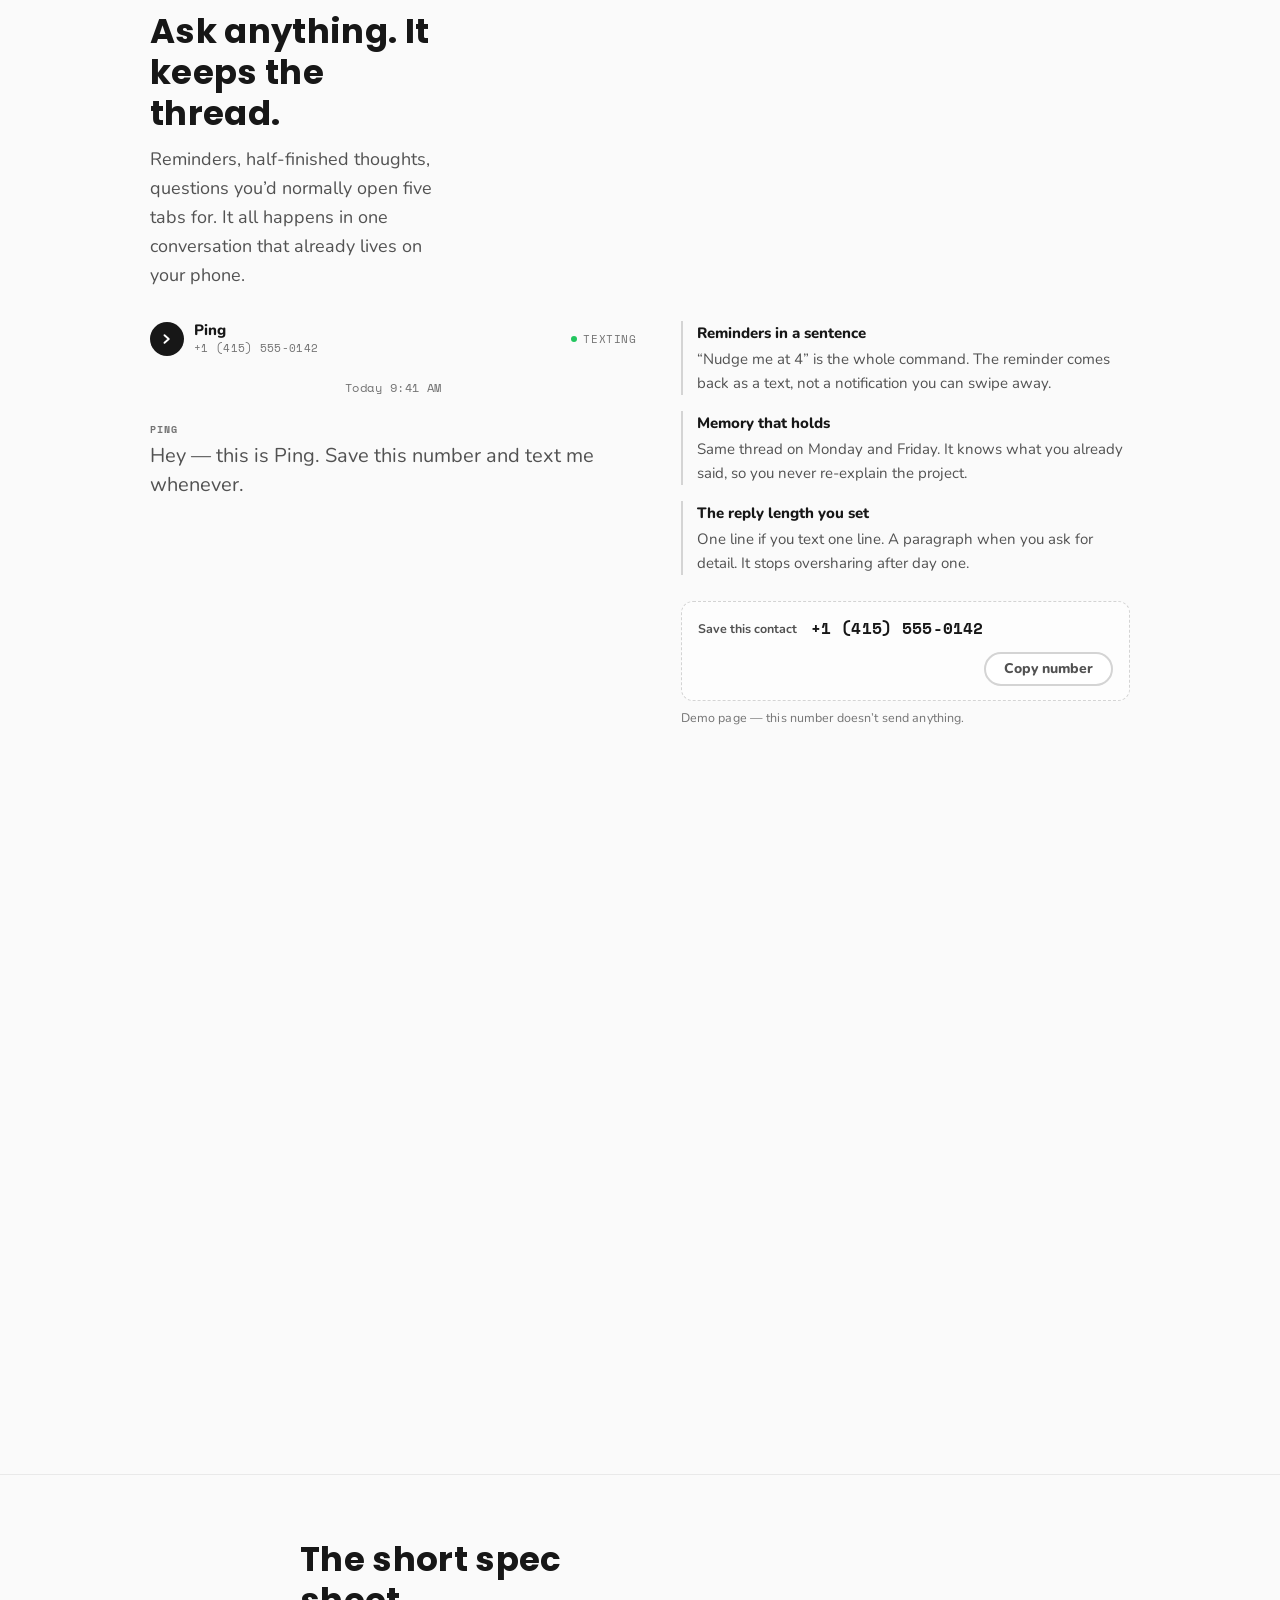
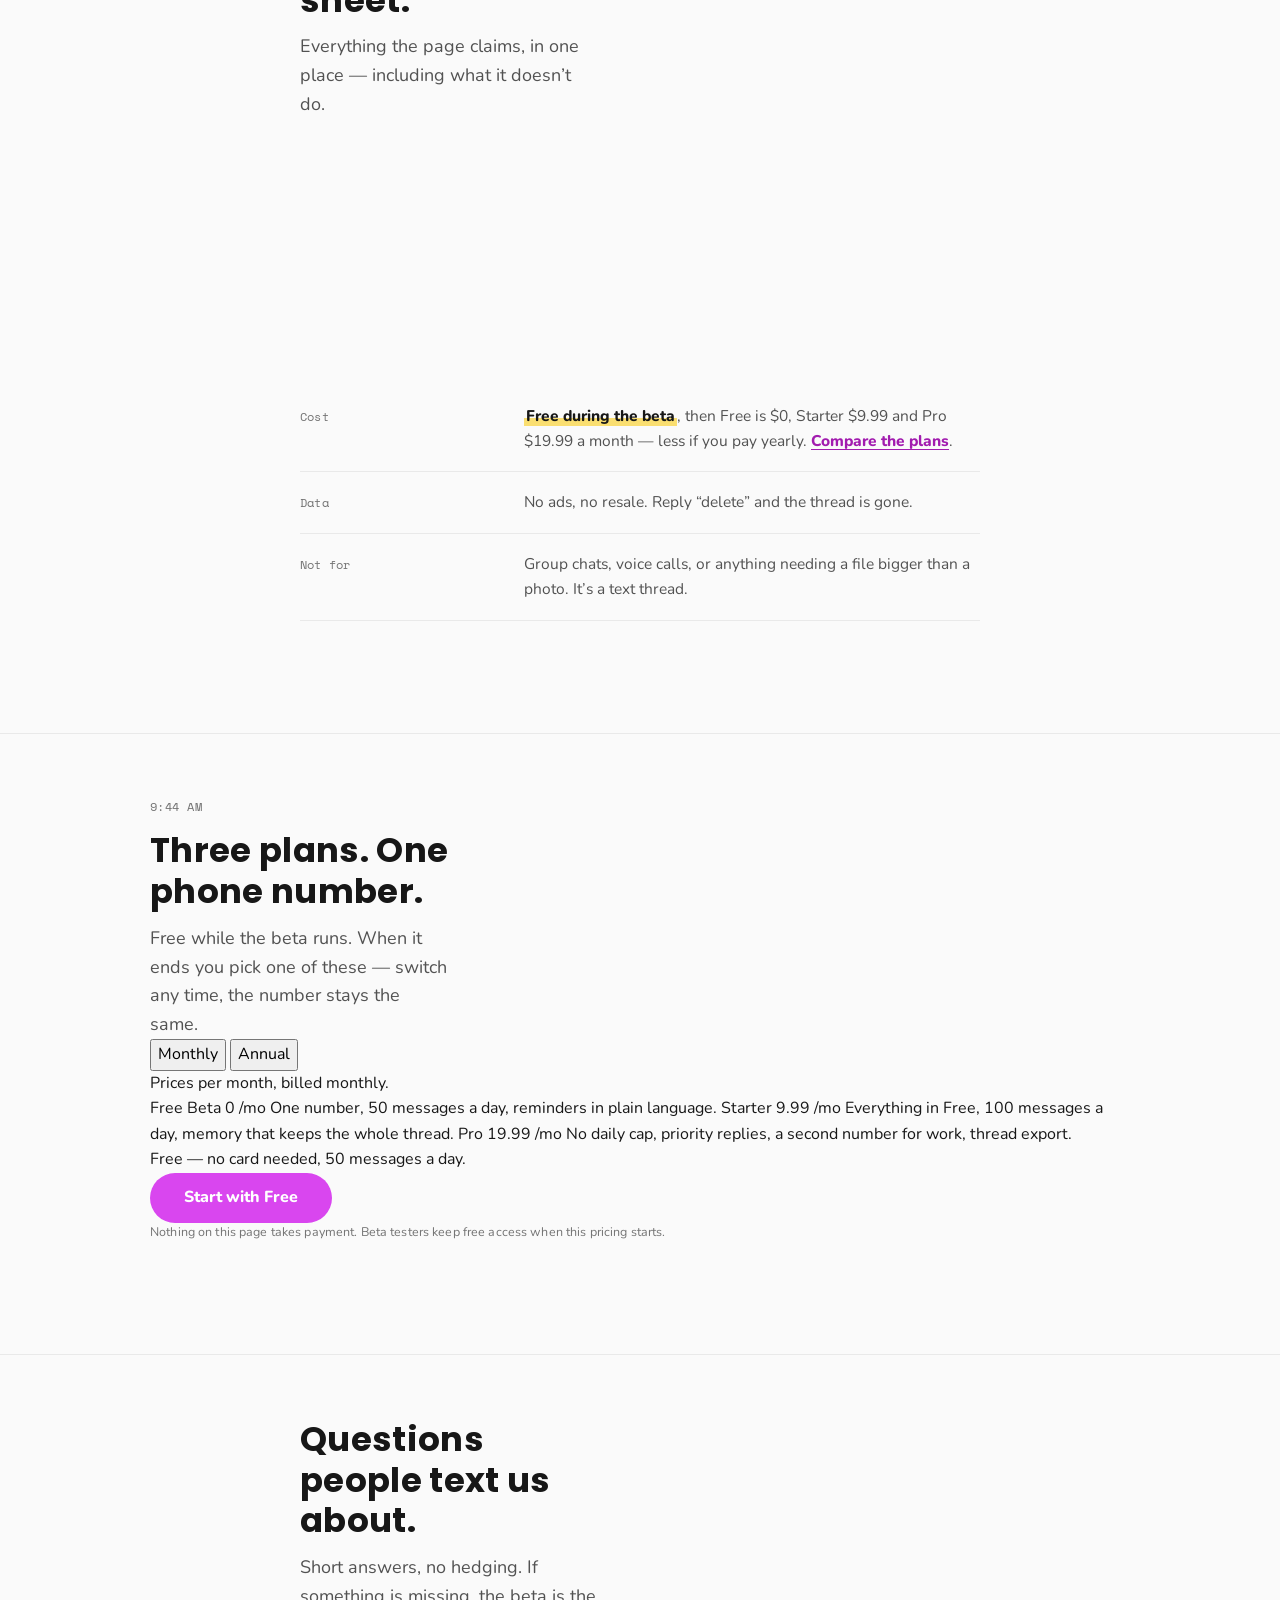
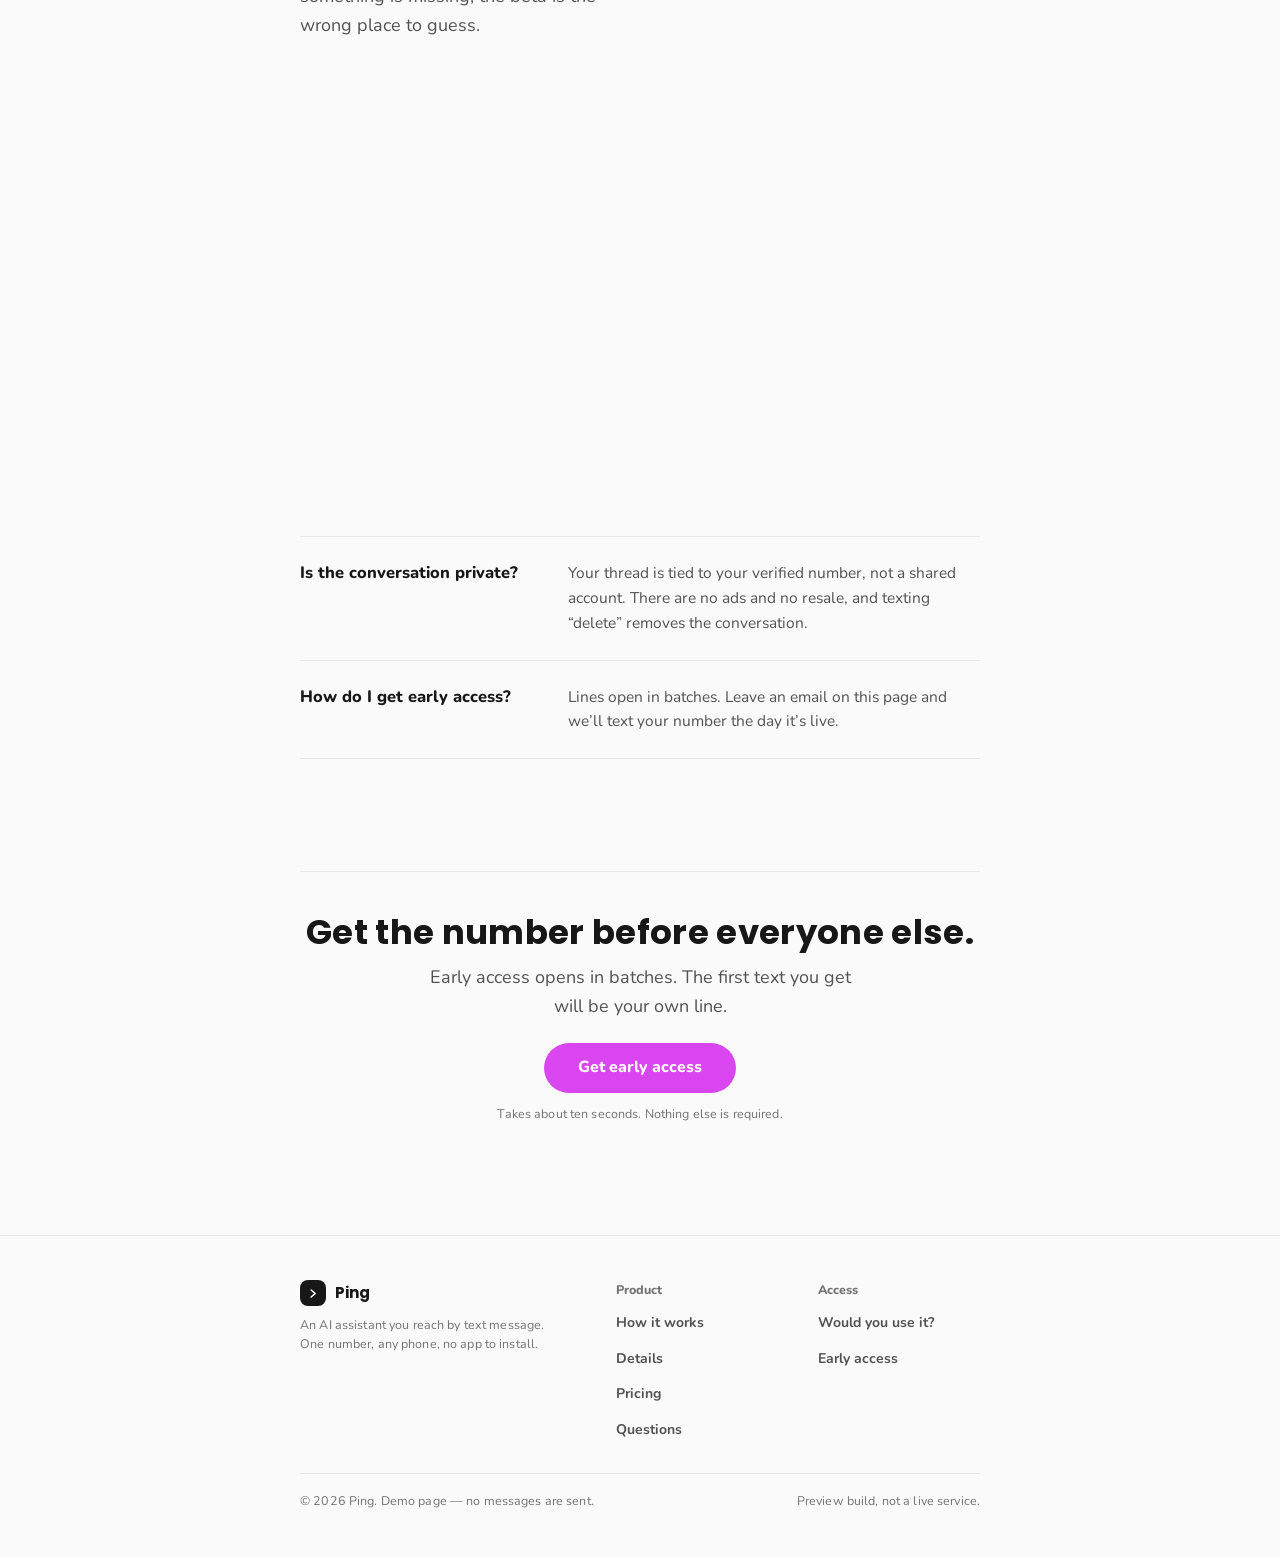
==== commit 5d56a54d: "Rebuild pricing as a plan picker and let the thread scroll as it grows" ====
--- a/index.html
+++ b/index.html
@@ -50,17 +50,24 @@
   "offers": [
     {
       "@type": "Offer",
-      "name": "Starter",
+      "name": "Free",
       "price": "0",
       "priceCurrency": "USD",
-      "description": "Free during the beta, then Starter stays free with up to 100 messages a day."
+      "description": "Free during the beta and free after it, with up to 50 messages a day."
+    },
+    {
+      "@type": "Offer",
+      "name": "Starter",
+      "price": "9.99",
+      "priceCurrency": "USD",
+      "description": "9.99 US dollars a month, or 7.49 a month billed yearly, with up to 100 messages a day."
     },
     {
       "@type": "Offer",
       "name": "Pro",
-      "price": "12",
+      "price": "19.99",
       "priceCurrency": "USD",
-      "description": "12 US dollars a month after the beta. No daily message cap, priority replies, a second number for work, and thread export."
+      "description": "19.99 US dollars a month, or 17.49 a month billed yearly, with no daily message cap and priority replies."
     }
   ],
   "featureList": [
@@ -108,7 +115,7 @@
       "name": "What does it cost?",
       "acceptedAnswer": {
         "@type": "Answer",
-        "text": "It's free during the beta, with a fair-use cap of 100 messages a day. When the beta ends, Starter stays free and Pro is $12 a month. Anyone who joined the beta keeps free access."
+        "text": "It's free during the beta. After it, Free stays free with 50 messages a day, Starter is $9.99 a month and Pro is $19.99 a month — or $7.49 and $17.49 a month if you pay yearly."
       }
     },
     {
@@ -322,7 +329,29 @@
               <p><span class="sr-only">Ping: </span>The invoice for Maya, due Friday. You drafted it Tuesday &mdash; want the totals pasted back?</p>
             </div>
 
-            <p class="demo__stamp stamp" data-step="6"><span class="typing" aria-hidden="true"><i></i><i></i><i></i></span> typing</p>
+            <div class="line line--out" data-step="6">
+              <span class="line__who" aria-hidden="true">You</span>
+              <p><span class="sr-only">You: </span><span class="msg__line">also add milk to the shopping list</span></p>
+              <p class="msg__meta"><span>Delivered</span></p>
+            </div>
+
+            <div class="line line--in" data-step="7">
+              <span class="line__who" aria-hidden="true">Ping</span>
+              <p><span class="sr-only">Ping: </span>Added: milk, eggs, coffee. Same thread, so it&rsquo;s there next week too.</p>
+            </div>
+
+            <div class="line line--out" data-step="8">
+              <span class="line__who" aria-hidden="true">You</span>
+              <p><span class="sr-only">You: </span><span class="msg__line">what does friday look like</span></p>
+              <p class="msg__meta"><span>Delivered</span></p>
+            </div>
+
+            <div class="line line--in" data-step="9">
+              <span class="line__who" aria-hidden="true">Ping</span>
+              <p><span class="sr-only">Ping: </span>Two things: the invoice for Maya, and the dentist at 4. Saturday is empty.</p>
+            </div>
+
+            <p class="demo__stamp stamp" data-step="10"><span class="typing" aria-hidden="true"><i></i><i></i><i></i></span> typing</p>
           </div>
 
           <div class="composer-dock" id="composer-dock" aria-hidden="true">
@@ -392,7 +421,7 @@
         </div>
         <div class="specs__row">
           <dt>Cost</dt>
-          <dd><mark class="mark">Free during the beta</mark>, then Starter stays free and Pro is $12 a month. <a class="inline-link" href="#pricing">See the plans</a>.</dd>
+          <dd><mark class="mark">Free during the beta</mark>, then Free is $0, Starter $9.99 and Pro $19.99 a month &mdash; less if you pay yearly. <a class="inline-link" href="#pricing">Compare the plans</a>.</dd>
         </div>
         <div class="specs__row">
           <dt>Data</dt>
@@ -411,50 +440,71 @@
     <div class="shell shell--wide">
       <div class="part__head">
         <span class="stamp part__stamp">9:44 AM</span>
-        <h2 class="headline" id="pricing-title">Two plans. One phone number.</h2>
+        <h2 class="headline" id="pricing-title">Three plans. One phone number.</h2>
         <p class="lede">
-          Everyone testing the beta keeps free access. These are the two plans that start when it ends.
+          Free while the beta runs. When it ends you pick one of these &mdash; switch any time, the number stays the same.
         </p>
       </div>
 
-      <div class="plans">
-        <article class="plan">
-          <h3 class="plan__name">Starter</h3>
-          <p class="plan__price">
-            <span class="plan__amount">Free</span>
-            <span class="plan__per">during the beta, free after it too</span>
-          </p>
-          <p class="plan__note">One number for the everyday questions. A fair-use cap keeps the thread fast for everyone.</p>
-          <ul class="plan__list">
-            <li>One private thread, tied to your number</li>
-            <li>Reminders in plain language</li>
-            <li>Memory across the whole conversation</li>
-            <li>Up to 100 messages a day</li>
-          </ul>
-          <a class="btn btn--quiet btn--lg" href="#signup">Get early access</a>
-        </article>
-
-        <article class="plan plan--pro">
-          <span class="plan__flag">Most picked</span>
-          <h3 class="plan__name">Pro</h3>
-          <p class="plan__price">
-            <span class="plan__amount">$12</span>
-            <span class="plan__per">a month, when the beta ends</span>
-          </p>
-          <p class="plan__note">For the thread that runs your week. No daily cap, and the answer comes first in line.</p>
-          <ul class="plan__list">
-            <li>Everything in Starter</li>
-            <li>No daily message cap</li>
-            <li>Priority replies, even at peak hours</li>
-            <li>A second number for work, on the same plan</li>
-            <li>Export the whole thread any time</li>
-          </ul>
-          <a class="btn btn--primary btn--lg" href="#signup">Get early access</a>
-        </article>
-      </div>
-
-      <p class="caption plans__fine">
-        Nothing on this page takes payment. Beta testers keep free access, and the Pro price is what it will be charged at launch.
+      <div class="pricing" id="pricing-panel">
+        <div class="pricing__bar">
+          <div class="billing" role="group" aria-label="Billing period">
+            <button class="billing__opt is-on" type="button" data-period="month" aria-pressed="true">Monthly</button>
+            <button class="billing__opt" type="button" data-period="annual" aria-pressed="false">Annual</button>
+          </div>
+          <p class="pricing__hint" id="billing-hint">Prices per month, billed monthly.</p>
+        </div>
+
+        <div class="tiers" role="radiogroup" aria-label="Choose a plan">
+          <label class="tier is-picked">
+            <input class="tier__input sr-only" type="radio" name="plan" value="free" data-month="0" data-annual="0" checked />
+            <span class="tier__top">
+              <span class="tier__name">Free</span>
+              <span class="tier__badge">Beta</span>
+              <span class="tier__save" data-save></span>
+            </span>
+            <span class="tier__price">
+              <span class="tier__amount" data-price>0</span><span class="tier__cents" data-cents></span>
+              <span class="tier__per">/mo</span>
+            </span>
+            <span class="tier__note">One number, 50 messages a day, reminders in plain language.</span>
+          </label>
+
+          <label class="tier">
+            <input class="tier__input sr-only" type="radio" name="plan" value="starter" data-month="9.99" data-annual="7.49" />
+            <span class="tier__top">
+              <span class="tier__name">Starter</span>
+              <span class="tier__save" data-save></span>
+            </span>
+            <span class="tier__price">
+              <span class="tier__amount" data-price>9</span><span class="tier__cents" data-cents>.99</span>
+              <span class="tier__per">/mo</span>
+            </span>
+            <span class="tier__note">Everything in Free, 100 messages a day, memory that keeps the whole thread.</span>
+          </label>
+
+          <label class="tier">
+            <input class="tier__input sr-only" type="radio" name="plan" value="pro" data-month="19.99" data-annual="17.49" />
+            <span class="tier__top">
+              <span class="tier__name">Pro</span>
+              <span class="tier__save" data-save></span>
+            </span>
+            <span class="tier__price">
+              <span class="tier__amount" data-price>19</span><span class="tier__cents" data-cents>.99</span>
+              <span class="tier__per">/mo</span>
+            </span>
+            <span class="tier__note">No daily cap, priority replies, a second number for work, thread export.</span>
+          </label>
+        </div>
+
+        <div class="pricing__foot">
+          <p class="pricing__summary" id="pricing-summary" aria-live="polite">Free &mdash; no card needed, 50 messages a day.</p>
+          <a class="btn btn--primary btn--lg" href="#signup" id="pricing-cta">Start with Free</a>
+        </div>
+      </div>
+
+      <p class="caption pricing__fine">
+        Nothing on this page takes payment. Beta testers keep free access when this pricing starts.
       </p>
     </div>
   </section>
@@ -482,7 +532,7 @@
         </article>
         <article class="faq__item">
           <h3 class="faq__q">What does it cost?</h3>
-          <p class="faq__a">It&rsquo;s free during the beta, with a fair-use cap of 100 messages a day. When the beta ends, Starter stays free and Pro is $12 a month. Anyone who joined the beta keeps free access.</p>
+          <p class="faq__a">It&rsquo;s free during the beta. After it, Free stays free with 50 messages a day, Starter is $9.99 a month and Pro is $19.99 a month &mdash; or $7.49 and $17.49 a month if you pay yearly.</p>
         </article>
         <article class="faq__item">
           <h3 class="faq__q">Is the conversation private?</h3>
--- a/styles.css
+++ b/styles.css
@@ -63,30 +63,48 @@
 
 main, .foot { position: relative; z-index: 1; }
 
-/* ============ Animated colour field ============ */
+/* ============ Ambient field: the reference gradient, flipped ============ */
 .bg { position: fixed; inset: 0; z-index: 0; overflow: hidden; pointer-events: none; }
 .bg__blob {
   position: absolute; display: block; border-radius: 50%;
-  filter: blur(64px); will-change: transform;
-}
+  filter: blur(70px); will-change: transform;
+}
+/* the hot pink the reference puts along the bottom edge, reverted into the two top corners */
 .bg__blob--a {
-  width: 54vmax; height: 54vmax; left: -16vmax; top: -20vmax;
-  background: radial-gradient(circle, rgba(217,70,239,.30), rgba(217,70,239,0) 70%);
-  animation: driftA 26s ease-in-out infinite alternate;
+  width: 58vmax; height: 54vmax; left: -20vmax; top: -24vmax;
+  background: radial-gradient(circle, rgba(255,29,146,.66), rgba(255,29,146,.24) 46%, rgba(255,29,146,0) 72%);
+  animation: driftA 24s ease-in-out infinite alternate;
 }
 .bg__blob--b {
-  width: 46vmax; height: 46vmax; right: -14vmax; top: 4vh;
-  background: radial-gradient(circle, rgba(34,211,238,.28), rgba(34,211,238,0) 70%);
-  animation: driftB 33s ease-in-out infinite alternate;
-}
+  width: 58vmax; height: 54vmax; right: -20vmax; top: -24vmax;
+  background: radial-gradient(circle, rgba(255,48,164,.60), rgba(255,48,164,.22) 46%, rgba(255,48,164,0) 72%);
+  animation: driftB 30s ease-in-out infinite alternate;
+}
+/* royal blue across the middle, as in the reference */
 .bg__blob--c {
-  width: 36vmax; height: 36vmax; left: 34%; bottom: -18vmax;
-  background: radial-gradient(circle, rgba(250,204,21,.20), rgba(250,204,21,0) 72%);
-  animation: driftC 39s ease-in-out infinite alternate;
-}
-@keyframes driftA { to { transform: translate3d(7vmax, 7vh, 0) scale(1.1); } }
-@keyframes driftB { to { transform: translate3d(-6vmax, 9vh, 0) scale(1.06); } }
-@keyframes driftC { to { transform: translate3d(5vmax, -8vh, 0) scale(1.12); } }
+  width: 94vmax; height: 56vmax; left: 4%; top: 16vh;
+  background: radial-gradient(ellipse, rgba(31,94,255,.46), rgba(31,94,255,.14) 52%, rgba(31,94,255,0) 74%);
+  animation: driftC 34s ease-in-out infinite alternate;
+}
+/* violet where the pink and the blue meet */
+.bg__blob--d {
+  width: 56vmax; height: 46vmax; right: 0; top: 36vh;
+  background: radial-gradient(circle, rgba(124,58,237,.34), rgba(124,58,237,0) 72%);
+  animation: driftD 40s ease-in-out infinite alternate;
+}
+/* a paper veil keeps the text readable where the colour is strongest */
+.bg::after {
+  content: ""; position: absolute; inset: 0;
+  background: linear-gradient(180deg,
+    rgba(250,250,250,0) 0%,
+    rgba(250,250,250,.12) 28%,
+    rgba(250,250,250,.55) 58%,
+    rgba(250,250,250,.88) 100%);
+}
+@keyframes driftA { to { transform: translate3d(6vmax, 6vh, 0) scale(1.12); } }
+@keyframes driftB { to { transform: translate3d(-6vmax, 7vh, 0) scale(1.08); } }
+@keyframes driftC { to { transform: translate3d(4vmax, -6vh, 0) scale(1.06); } }
+@keyframes driftD { to { transform: translate3d(-7vmax, 5vh, 0) scale(1.1); } }
 
 /* ============ Skip link ============ */
 .skip {
@@ -111,14 +129,14 @@
   font-family: "Poppins", sans-serif; font-weight: 800;
   font-size: clamp(48px, 8.4vw, 116px); line-height: .96; letter-spacing: .02em;
   white-space: nowrap; width: max-content;
-  background-image: linear-gradient(90deg, rgba(217,70,239,.95), rgba(34,211,238,.95) 55%, rgba(250,204,21,.8));
+  background-image: linear-gradient(90deg, rgba(255,29,146,.95), rgba(124,58,237,.9) 48%, rgba(31,94,255,.95));
   -webkit-background-clip: text; background-clip: text;
   color: transparent;
   opacity: .17;
 }
-.hero__ghost span:nth-child(1) { margin-left: -8%; }
-.hero__ghost span:nth-child(2) { margin-left: -42%; opacity: .13; }
-.hero__ghost span:nth-child(3) { margin-left: -18%; opacity: .10; }
+.hero__ghost span:nth-child(1) { margin-left: -8%; opacity: .26; }
+.hero__ghost span:nth-child(2) { margin-left: -42%; opacity: .20; }
+.hero__ghost span:nth-child(3) { margin-left: -18%; opacity: .16; }
 @media (prefers-reduced-motion: no-preference) {
   .hero__ghost span:nth-child(2) { animation: ghostDrift 46s ease-in-out infinite alternate; }
   @keyframes ghostDrift { from { transform: translateX(0); } to { transform: translateX(14%); } }
@@ -221,7 +239,7 @@
 .top .brand__mark { background: #FFFFFF; color: var(--ink); border-radius: 10px; }
 .top .brand-name { color: #FFFFFF; font-size: 16px; }
 
-.pulse { width: 6px; height: 6px; border-radius: 50%; background: var(--secondary); flex: none; }
+.pulse { width: 6px; height: 6px; border-radius: 50%; background: #FF1D92; flex: none; }
 
 .top__nav { display: none; align-items: center; gap: 2px; margin-left: auto; }
 .top__nav a {
@@ -299,56 +317,39 @@
   }
 }
 
-/* ============ The ask ============ */
+/* ============ The ask: one small button, one count ============ */
 .ask { padding: var(--section) 0; }
 .ask__card {
   background: var(--surface);
   border: 1px solid var(--line);
-  border-radius: var(--r-xl);
-  box-shadow: var(--shadow-large);
-  padding: 28px 22px;
+  border-radius: var(--r-lg);
+  box-shadow: var(--shadow-subtle);
+  padding: 18px 20px 14px;
   text-align: center;
-  max-width: 620px;
+  max-width: 440px;
   margin: 0 auto;
 }
-@media (min-width: 640px) { .ask__card { padding: 38px 40px 32px; } }
 .ask__eyebrow {
-  display: inline-flex; align-items: center; gap: 8px;
-  font-family: "Space Mono", monospace; font-size: 11px;
-  letter-spacing: .04em; color: #A21CAF;
-  padding: 5px 12px 5px 10px;
-  border: 1px solid rgba(217,70,239,.24); border-radius: var(--r-full);
-  background: var(--primary-tint);
-}
-.ask__q { font-size: clamp(23px, 3.4vw, 29px); font-weight: 700; line-height: 1.22; margin-top: 16px; }
-.ask__sub { margin: 10px auto 0; max-width: 42ch; }
-.ask__actions {
-  display: flex; flex-wrap: wrap; gap: 10px; justify-content: center; margin-top: 24px;
-}
-.ask__actions .btn { min-width: 176px; }
-@media (max-width: 460px) { .ask__actions .btn { width: 100%; } }
-
-.tally { margin-top: 26px; padding-top: 20px; border-top: 1px solid var(--line); }
-.tally__track {
-  height: 8px; border-radius: var(--r-full);
-  background: #F0F0F0; overflow: hidden;
-}
-.tally__fill {
-  height: 100%; width: 0%; border-radius: var(--r-full);
-  background: linear-gradient(90deg, var(--primary), var(--secondary));
-  transition: width .5s cubic-bezier(.22,.61,.36,1);
-}
-.tally__meta {
-  display: flex; flex-wrap: wrap; gap: 4px 10px;
-  align-items: baseline; justify-content: space-between;
-  margin-top: 12px; text-align: left;
-}
-.tally__pct {
-  font-family: "Poppins", sans-serif; font-weight: 800;
-  font-size: 20px; color: var(--primary-active); letter-spacing: -.01em;
-}
-.tally__note { margin-top: 14px; display: none; }
-.tally__note.is-on { display: flex; flex-wrap: wrap; gap: 10px; align-items: center; justify-content: center; }
+  display: inline-flex; align-items: center; gap: 7px;
+  font-family: "Space Mono", monospace; font-size: 10px;
+  letter-spacing: .05em; color: var(--primary-active);
+  padding: 4px 10px 4px 8px;
+  border: 1px solid rgba(255,29,146,.22); border-radius: var(--r-full);
+  background: #FFF1F8;
+}
+.ask__q { font-size: clamp(18px, 2.2vw, 21px); font-weight: 700; line-height: 1.25; margin-top: 10px; }
+.ask__sub { margin: 5px auto 0; max-width: 32ch; font-size: 13px; }
+.ask__row {
+  display: flex; flex-wrap: wrap; align-items: center; justify-content: center;
+  gap: 8px 14px; margin-top: 14px;
+}
+.ask__count { display: inline-flex; align-items: baseline; gap: 6px; }
+.ask__count b {
+  font-family: "Poppins", sans-serif; font-weight: 800; font-size: 17px;
+  letter-spacing: -.01em; color: var(--ink); font-variant-numeric: tabular-nums;
+}
+.ask__note { margin-top: 10px; min-height: 0; font-size: 12.5px; font-weight: 700; color: var(--success-text); }
+.ask__note:empty { margin-top: 0; }
 .pill {
   display: inline-flex; align-items: center; gap: 6px;
   background: var(--success-bg); color: var(--success-text);
@@ -645,8 +646,7 @@
 .msg__meta.is-sending { opacity: .45; }
 .msg__meta.is-delivered { opacity: 1; transition: opacity .4s ease; }
 
-/* ============ Scroll reveals: tally, spec sheet ============ */
-.js-anim .ask__card:not(.is-live) .tally__fill { width: 0 !important; }
+/* ============ Scroll reveals: spec sheet, plans, FAQ ============ */
 .js-anim .specs__row { opacity: 0; transform: translateY(8px); }
 .js-anim .specs__row.is-in {
   opacity: 1; transform: none;
@@ -687,7 +687,7 @@
   border-color: transparent;
   background-image:
     linear-gradient(var(--surface), var(--surface)),
-    linear-gradient(135deg, var(--primary), #7C3AED 55%, var(--secondary));
+    linear-gradient(135deg, #FF1D92, #7C3AED 55%, #1F5EFF);
   background-origin: border-box;
   background-clip: padding-box, border-box;
   box-shadow: var(--shadow-large);
@@ -711,7 +711,7 @@
   font-size: clamp(32px, 4.6vw, 40px); line-height: 1; letter-spacing: -.03em;
 }
 .plan--pro .plan__amount {
-  background-image: linear-gradient(120deg, var(--primary), #7C3AED 60%, var(--secondary));
+  background-image: linear-gradient(120deg, #FF1D92, #7C3AED 60%, #1F5EFF);
   -webkit-background-clip: text; background-clip: text; color: transparent;
 }
 .plan__per { font-size: 12.5px; color: var(--ink-3); }
